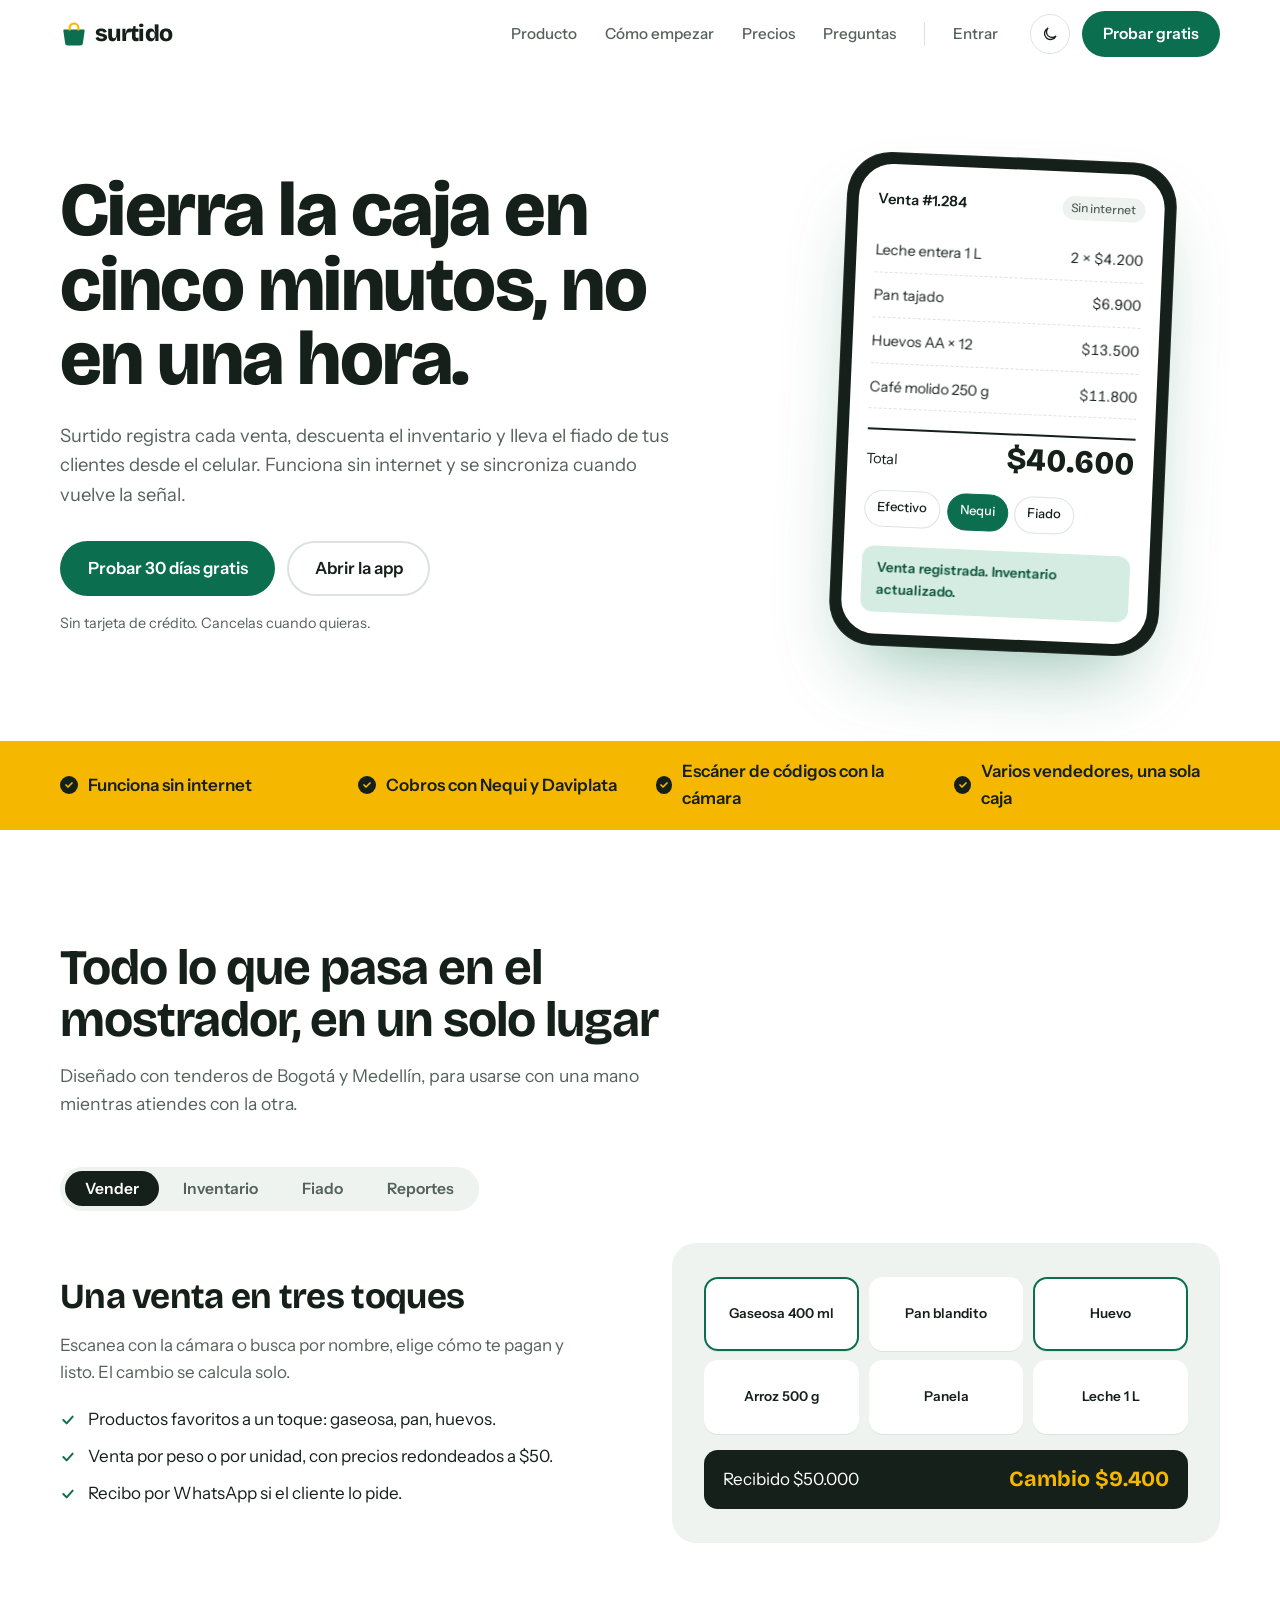
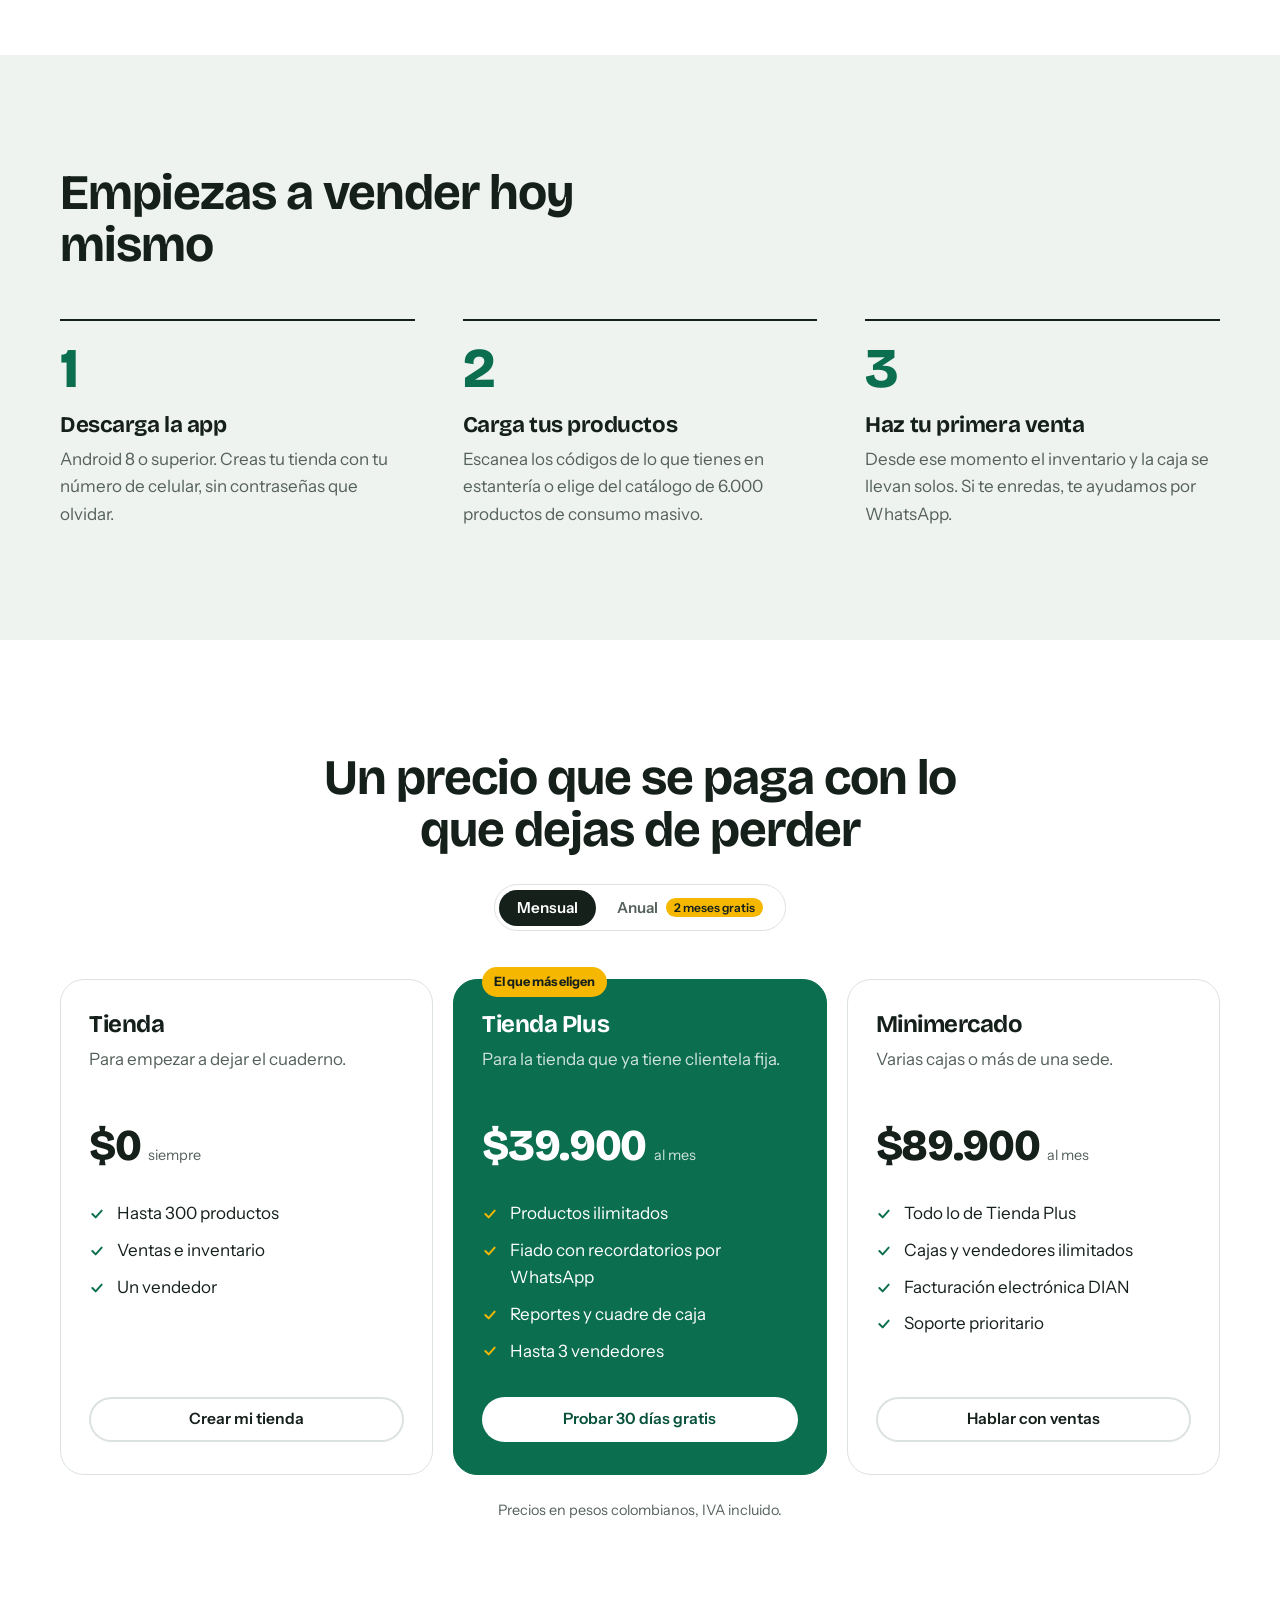
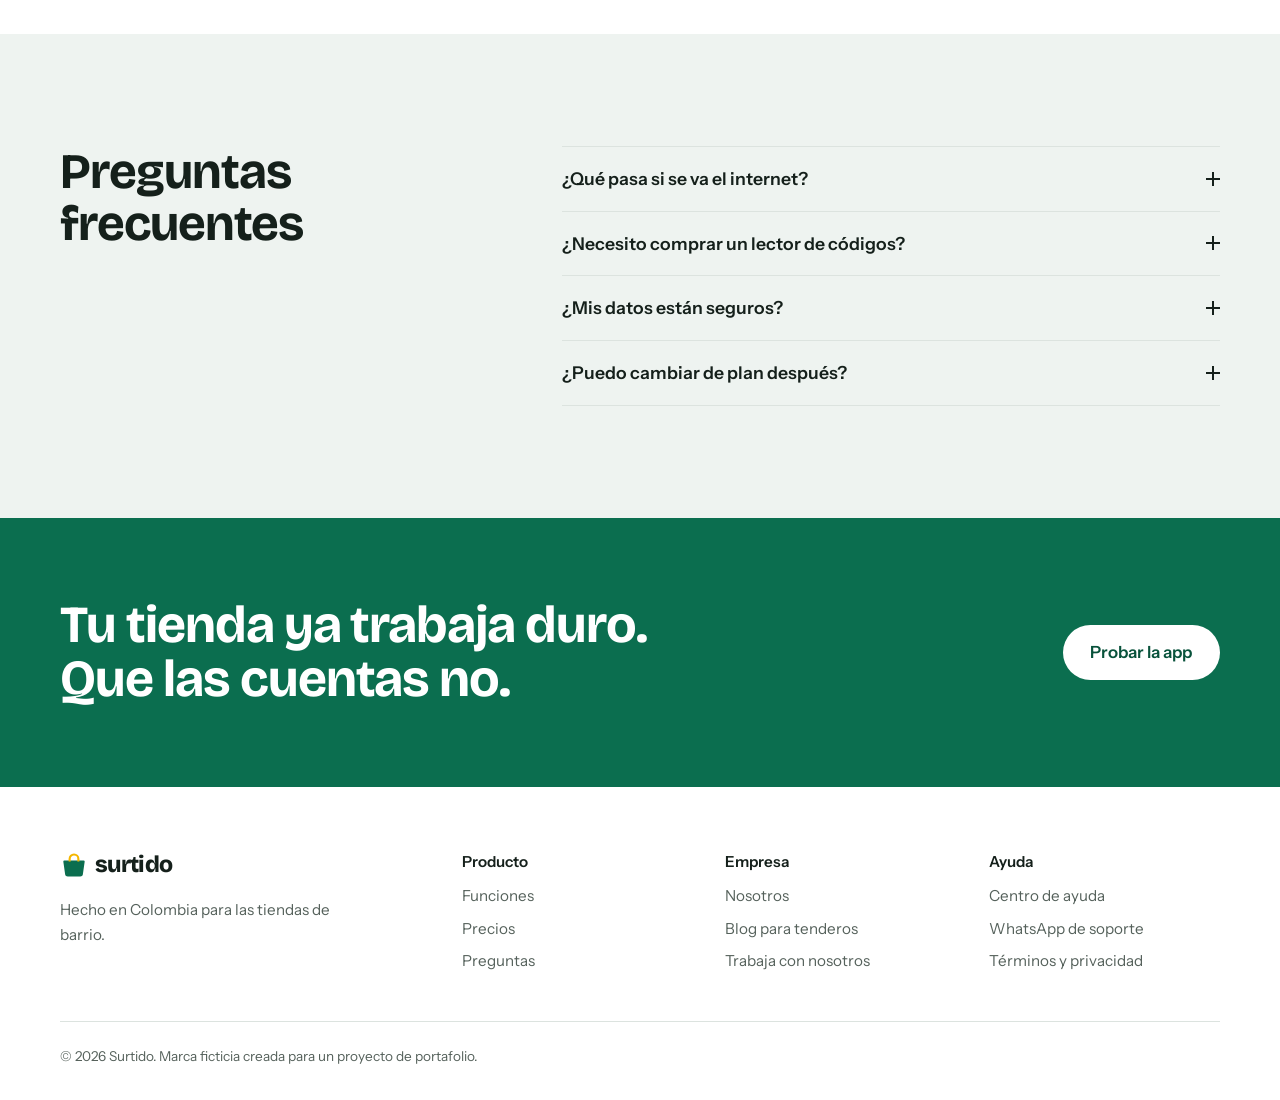
==== index.html @ 7cf46c28 "Primera versión de la página con la app incluida" ====
<!doctype html>
<html lang="es-CO">
  <head>
    <meta charset="UTF-8" />
    <meta name="viewport" content="width=device-width, initial-scale=1.0" />
    <title>Surtido | Ventas, inventario y fiado para tu tienda</title>
    <meta
      name="description"
      content="Surtido es la app para tiendas de barrio: registra ventas en segundos, controla el inventario y lleva el fiado de tus clientes desde el celular."
    />
    <meta name="theme-color" content="#0b6e4f" />
    <meta property="og:title" content="Surtido, la app de la tienda de barrio" />
    <meta property="og:description" content="Ventas, inventario y fiado en el celular. Funciona sin internet." />
    <meta property="og:type" content="website" />
    <link rel="icon" href="img/favicon.svg" type="image/svg+xml" />

    <link rel="preconnect" href="https://fonts.googleapis.com" />
    <link rel="preconnect" href="https://fonts.gstatic.com" crossorigin />
    <link
      href="https://fonts.googleapis.com/css2?family=Bricolage+Grotesque:opsz,wght@12..96,500..800&family=Instrument+Sans:wght@400;500;600&display=swap"
      rel="stylesheet"
    />
    <link rel="stylesheet" href="css/styles.css" />

    <!-- Aplica el tema guardado antes de pintar para evitar el parpadeo. -->
    <script>
      try {
        const t = localStorage.getItem("surtido-tema");
        if (t) document.documentElement.dataset.theme = t;
      } catch {}
    </script>
  </head>
  <body>
    <a class="skip" href="#contenido">Saltar al contenido</a>

    <header class="nav" data-nav>
      <div class="container nav__inner">
        <a class="logo" href="#" aria-label="Surtido, inicio">
          <svg class="logo__mark" viewBox="0 0 32 32" aria-hidden="true">
            <path d="M5 12h22l-2 14a2 2 0 0 1-2 2H9a2 2 0 0 1-2-2z" />
            <path d="M11 12V9a5 5 0 0 1 10 0v3" fill="none" />
          </svg>
          surtido
        </a>

        <nav class="nav__links" id="menu" aria-label="Principal">
          <a href="#producto">Producto</a>
          <a href="#como-empezar">Cómo empezar</a>
          <a href="#precios">Precios</a>
          <a href="#preguntas">Preguntas</a>
          <a class="nav__login" href="app/index.html">Entrar</a>
        </nav>

        <div class="nav__actions">
          <button class="theme-toggle" type="button" data-theme-toggle aria-label="Cambiar a tema oscuro">
            <svg viewBox="0 0 24 24" aria-hidden="true" class="icon-moon"><path d="M20 14.5A8 8 0 1 1 9.5 4a6.5 6.5 0 0 0 10.5 10.5z" /></svg>
            <svg viewBox="0 0 24 24" aria-hidden="true" class="icon-sun"><circle cx="12" cy="12" r="4" /><path d="M12 2v2M12 20v2M4.9 4.9l1.4 1.4M17.7 17.7l1.4 1.4M2 12h2M20 12h2M4.9 19.1l1.4-1.4M17.7 6.3l1.4-1.4" /></svg>
          </button>
          <a class="btn btn--primary nav__cta" href="#precios">Probar gratis</a>
          <button class="nav__burger" type="button" aria-expanded="false" aria-controls="menu" data-menu-toggle>
            <span class="sr-only">Abrir menú</span>
            <span aria-hidden="true"></span>
          </button>
        </div>
      </div>
    </header>

    <main id="contenido">
      <!-- Hero ------------------------------------------------------------- -->
      <section class="hero">
        <div class="container hero__grid">
          <div class="hero__copy">
            <h1>Cierra la caja en cinco minutos, no en una hora.</h1>
            <p class="hero__lead">
              Surtido registra cada venta, descuenta el inventario y lleva el fiado de tus clientes desde el celular.
              Funciona sin internet y se sincroniza cuando vuelve la señal.
            </p>
            <div class="hero__ctas">
              <a class="btn btn--primary btn--lg" href="#precios">Probar 30 días gratis</a>
              <a class="btn btn--ghost btn--lg" href="app/index.html">Abrir la app</a>
            </div>
            <p class="hero__note">Sin tarjeta de crédito. Cancelas cuando quieras.</p>
          </div>

          <!-- Simulación de una venta: se anima una sola vez al cargar. -->
          <div class="phone" aria-label="Ejemplo de una venta registrada en Surtido" role="img">
            <div class="phone__screen">
              <div class="phone__bar">
                <span>Venta #1.284</span>
                <span class="phone__online">Sin internet</span>
              </div>
              <ul class="ticket" data-ticket>
                <li style="--i: 0"><span>Leche entera 1 L</span><span>2 × $4.200</span></li>
                <li style="--i: 1"><span>Pan tajado</span><span>$6.900</span></li>
                <li style="--i: 2"><span>Huevos AA × 12</span><span>$13.500</span></li>
                <li style="--i: 3"><span>Café molido 250 g</span><span>$11.800</span></li>
              </ul>
              <div class="phone__total">
                <span>Total</span>
                <strong data-total data-value="40600">$40.600</strong>
              </div>
              <div class="phone__pay">
                <span class="chip">Efectivo</span>
                <span class="chip chip--active">Nequi</span>
                <span class="chip">Fiado</span>
              </div>
              <p class="phone__done" data-done>Venta registrada. Inventario actualizado.</p>
            </div>
          </div>
        </div>
      </section>

      <!-- Franja de capacidades ------------------------------------------- -->
      <section class="strip" aria-label="Lo que incluye">
        <ul class="container strip__list">
          <li>Funciona sin internet</li>
          <li>Cobros con Nequi y Daviplata</li>
          <li>Escáner de códigos con la cámara</li>
          <li>Varios vendedores, una sola caja</li>
        </ul>
      </section>

      <!-- Producto (pestañas) --------------------------------------------- -->
      <section class="section" id="producto">
        <div class="container">
          <div class="section__head">
            <h2>Todo lo que pasa en el mostrador, en un solo lugar</h2>
            <p>Diseñado con tenderos de Bogotá y Medellín, para usarse con una mano mientras atiendes con la otra.</p>
          </div>

          <div class="tabs" data-tabs>
            <div class="tabs__list" role="tablist" aria-label="Funciones de Surtido">
              <button role="tab" id="tab-vender" aria-controls="panel-vender" aria-selected="true">Vender</button>
              <button role="tab" id="tab-inventario" aria-controls="panel-inventario" aria-selected="false" tabindex="-1">Inventario</button>
              <button role="tab" id="tab-fiado" aria-controls="panel-fiado" aria-selected="false" tabindex="-1">Fiado</button>
              <button role="tab" id="tab-reportes" aria-controls="panel-reportes" aria-selected="false" tabindex="-1">Reportes</button>
            </div>

            <div class="tabs__panel" role="tabpanel" id="panel-vender" aria-labelledby="tab-vender" tabindex="0">
              <div class="feature">
                <div class="feature__text">
                  <h3>Una venta en tres toques</h3>
                  <p>Escanea con la cámara o busca por nombre, elige cómo te pagan y listo. El cambio se calcula solo.</p>
                  <ul class="checks">
                    <li>Productos favoritos a un toque: gaseosa, pan, huevos.</li>
                    <li>Venta por peso o por unidad, con precios redondeados a $50.</li>
                    <li>Recibo por WhatsApp si el cliente lo pide.</li>
                  </ul>
                </div>
                <div class="feature__visual visual-sell" aria-hidden="true">
                  <div class="keypad">
                    <span>Gaseosa 400 ml</span><span>Pan blandito</span><span>Huevo</span><span>Arroz 500 g</span><span>Panela</span><span>Leche 1 L</span>
                  </div>
                  <div class="change"><span>Recibido $50.000</span><strong>Cambio $9.400</strong></div>
                </div>
              </div>
            </div>

            <div class="tabs__panel" role="tabpanel" id="panel-inventario" aria-labelledby="tab-inventario" tabindex="0" hidden>
              <div class="feature">
                <div class="feature__text">
                  <h3>Sabes qué pedir antes de que se acabe</h3>
                  <p>Cada venta descuenta del inventario. Surtido te avisa cuando un producto baja del mínimo y arma el pedido para el proveedor.</p>
                  <ul class="checks">
                    <li>Alertas de productos por agotarse y por vencerse.</li>
                    <li>Pedido sugerido según lo que vendes cada semana.</li>
                    <li>Margen de ganancia por producto.</li>
                  </ul>
                </div>
                <div class="feature__visual" aria-hidden="true">
                  <ul class="stock">
                    <li><span>Aceite 1 L</span><span class="stock__bar"><i style="--v: 12%"></i></span><span class="stock__tag stock__tag--low">Pedir</span></li>
                    <li><span>Arroz 500 g</span><span class="stock__bar"><i style="--v: 68%"></i></span><span class="stock__tag">34 und.</span></li>
                    <li><span>Gaseosa 400 ml</span><span class="stock__bar"><i style="--v: 25%"></i></span><span class="stock__tag stock__tag--low">Pedir</span></li>
                    <li><span>Panela</span><span class="stock__bar"><i style="--v: 90%"></i></span><span class="stock__tag">45 und.</span></li>
                  </ul>
                </div>
              </div>
            </div>

            <div class="tabs__panel" role="tabpanel" id="panel-fiado" aria-labelledby="tab-fiado" tabindex="0" hidden>
              <div class="feature">
                <div class="feature__text">
                  <h3>El cuaderno de fiado, pero que no se pierde</h3>
                  <p>Anota lo que te quedan debiendo con nombre y fecha. Cuando llegue el día de pago, envía el recordatorio por WhatsApp con un toque.</p>
                  <ul class="checks">
                    <li>Límite de crédito por cliente.</li>
                    <li>Abonos parciales con historial.</li>
                    <li>Mensaje de cobro amable y ya redactado.</li>
                  </ul>
                </div>
                <div class="feature__visual" aria-hidden="true">
                  <ul class="ledger">
                    <li><span>Doña Marta</span><span>$38.500</span></li>
                    <li><span>Don Hernando</span><span>$12.000</span></li>
                    <li class="ledger__due"><span>Yesenia (vence hoy)</span><span>$64.200</span></li>
                    <li><span>Carlos, el del taller</span><span>$7.800</span></li>
                  </ul>
                </div>
              </div>
            </div>

            <div class="tabs__panel" role="tabpanel" id="panel-reportes" aria-labelledby="tab-reportes" tabindex="0" hidden>
              <div class="feature">
                <div class="feature__text">
                  <h3>Cuánto vendiste y cuánto ganaste, sin sumar a mano</h3>
                  <p>Al cerrar el día ves ventas, ganancia, efectivo esperado en caja y los productos que más salieron.</p>
                  <ul class="checks">
                    <li>Cuadre de caja con diferencia en efectivo.</li>
                    <li>Comparación con la semana anterior.</li>
                    <li>Exporta a Excel para tu contador.</li>
                  </ul>
                </div>
                <div class="feature__visual" aria-hidden="true">
                  <div class="week">
                    <div class="week__bars">
                      <span style="--h: 52%" data-day="L"></span>
                      <span style="--h: 48%" data-day="M"></span>
                      <span style="--h: 61%" data-day="M"></span>
                      <span style="--h: 57%" data-day="J"></span>
                      <span style="--h: 78%" data-day="V"></span>
                      <span style="--h: 100%" data-day="S"></span>
                      <span style="--h: 70%" data-day="D"></span>
                    </div>
                    <p class="week__sum"><span>Ventas de la semana</span><strong>$4.318.600</strong></p>
                  </div>
                </div>
              </div>
            </div>
          </div>
        </div>
      </section>

      <!-- Cómo empezar ---------------------------------------------------- -->
      <section class="section section--alt" id="como-empezar">
        <div class="container">
          <div class="section__head">
            <h2>Empiezas a vender hoy mismo</h2>
          </div>
          <ol class="steps">
            <li>
              <h3>Descarga la app</h3>
              <p>Android 8 o superior. Creas tu tienda con tu número de celular, sin contraseñas que olvidar.</p>
            </li>
            <li>
              <h3>Carga tus productos</h3>
              <p>Escanea los códigos de lo que tienes en estantería o elige del catálogo de 6.000 productos de consumo masivo.</p>
            </li>
            <li>
              <h3>Haz tu primera venta</h3>
              <p>Desde ese momento el inventario y la caja se llevan solos. Si te enredas, te ayudamos por WhatsApp.</p>
            </li>
          </ol>
        </div>
      </section>

      <!-- Precios ---------------------------------------------------------- -->
      <section class="section" id="precios">
        <div class="container">
          <div class="section__head section__head--center">
            <h2>Un precio que se paga con lo que dejas de perder</h2>
            <div class="billing" role="group" aria-label="Periodo de facturación">
              <button type="button" data-billing="mensual" aria-pressed="true">Mensual</button>
              <button type="button" data-billing="anual" aria-pressed="false">Anual <span class="billing__save">2 meses gratis</span></button>
            </div>
          </div>

          <div class="plans">
            <article class="plan">
              <h3>Tienda</h3>
              <p class="plan__desc">Para empezar a dejar el cuaderno.</p>
              <p class="plan__price"><span data-price data-mensual="0" data-anual="0">$0</span><small>siempre</small></p>
              <ul class="checks">
                <li>Hasta 300 productos</li>
                <li>Ventas e inventario</li>
                <li>Un vendedor</li>
              </ul>
              <a class="btn btn--ghost btn--block" href="app/index.html">Crear mi tienda</a>
            </article>

            <article class="plan plan--featured">
              <p class="plan__badge">El que más eligen</p>
              <h3>Tienda Plus</h3>
              <p class="plan__desc">Para la tienda que ya tiene clientela fija.</p>
              <p class="plan__price"><span data-price data-mensual="39900" data-anual="33250">$39.900</span><small data-period>al mes</small></p>
              <ul class="checks">
                <li>Productos ilimitados</li>
                <li>Fiado con recordatorios por WhatsApp</li>
                <li>Reportes y cuadre de caja</li>
                <li>Hasta 3 vendedores</li>
              </ul>
              <a class="btn btn--primary btn--block" href="app/index.html">Probar 30 días gratis</a>
            </article>

            <article class="plan">
              <h3>Minimercado</h3>
              <p class="plan__desc">Varias cajas o más de una sede.</p>
              <p class="plan__price"><span data-price data-mensual="89900" data-anual="74900">$89.900</span><small data-period>al mes</small></p>
              <ul class="checks">
                <li>Todo lo de Tienda Plus</li>
                <li>Cajas y vendedores ilimitados</li>
                <li>Facturación electrónica DIAN</li>
                <li>Soporte prioritario</li>
              </ul>
              <a class="btn btn--ghost btn--block" href="#">Hablar con ventas</a>
            </article>
          </div>
          <p class="plans__note">Precios en pesos colombianos, IVA incluido.</p>
        </div>
      </section>

      <!-- Preguntas -------------------------------------------------------- -->
      <section class="section section--alt" id="preguntas">
        <div class="container faq">
          <h2>Preguntas frecuentes</h2>
          <div class="faq__list" data-accordion>
            <div class="faq__item">
              <h3><button type="button" aria-expanded="false" aria-controls="r1" id="q1">¿Qué pasa si se va el internet?</button></h3>
              <div class="faq__answer" id="r1" role="region" aria-labelledby="q1" hidden>
                <p>Sigues vendiendo normal. Todo se guarda en el celular y se sincroniza solo cuando vuelve la conexión.</p>
              </div>
            </div>
            <div class="faq__item">
              <h3><button type="button" aria-expanded="false" aria-controls="r2" id="q2">¿Necesito comprar un lector de códigos?</button></h3>
              <div class="faq__answer" id="r2" role="region" aria-labelledby="q2" hidden>
                <p>No. La cámara del celular lee los códigos de barras. Si ya tienes un lector USB o Bluetooth, también funciona.</p>
              </div>
            </div>
            <div class="faq__item">
              <h3><button type="button" aria-expanded="false" aria-controls="r3" id="q3">¿Mis datos están seguros?</button></h3>
              <div class="faq__answer" id="r3" role="region" aria-labelledby="q3" hidden>
                <p>Se guardan cifrados y con copia diaria. Si pierdes el celular, entras desde otro con tu número y recuperas todo.</p>
              </div>
            </div>
            <div class="faq__item">
              <h3><button type="button" aria-expanded="false" aria-controls="r4" id="q4">¿Puedo cambiar de plan después?</button></h3>
              <div class="faq__answer" id="r4" role="region" aria-labelledby="q4" hidden>
                <p>Sí, subes o bajas de plan cuando quieras y solo pagas la diferencia del mes.</p>
              </div>
            </div>
          </div>
        </div>
      </section>

      <!-- CTA final -------------------------------------------------------- -->
      <section class="cta">
        <div class="container cta__inner">
          <h2>Tu tienda ya trabaja duro. Que las cuentas no.</h2>
          <a class="btn btn--light btn--lg" href="app/index.html">Probar la app</a>
        </div>
      </section>
    </main>

    <footer class="footer">
      <div class="container footer__grid">
        <div>
          <a class="logo" href="#">
            <svg class="logo__mark" viewBox="0 0 32 32" aria-hidden="true">
              <path d="M5 12h22l-2 14a2 2 0 0 1-2 2H9a2 2 0 0 1-2-2z" />
              <path d="M11 12V9a5 5 0 0 1 10 0v3" fill="none" />
            </svg>
            surtido
          </a>
          <p class="footer__tag">Hecho en Colombia para las tiendas de barrio.</p>
        </div>
        <nav aria-label="Producto">
          <h2>Producto</h2>
          <a href="#producto">Funciones</a>
          <a href="#precios">Precios</a>
          <a href="#preguntas">Preguntas</a>
        </nav>
        <nav aria-label="Empresa">
          <h2>Empresa</h2>
          <a href="#">Nosotros</a>
          <a href="#">Blog para tenderos</a>
          <a href="#">Trabaja con nosotros</a>
        </nav>
        <nav aria-label="Ayuda">
          <h2>Ayuda</h2>
          <a href="#">Centro de ayuda</a>
          <a href="#">WhatsApp de soporte</a>
          <a href="#">Términos y privacidad</a>
        </nav>
      </div>
      <div class="container footer__legal">
        <p>© <span data-year>2026</span> Surtido. Marca ficticia creada para un proyecto de portafolio.</p>
      </div>
    </footer>

    <script src="js/main.js" defer></script>
  </body>
</html>
---- css/styles.css ----
/* =========================================================================
   Surtido: hoja de estilos
   Estructura: tokens > base > componentes > secciones > responsive
   ========================================================================= */

/* ---------- Tokens ---------- */
:root {
  --bg: #ffffff;
  --bg-alt: #eef3f0;
  --ink: #15201b;
  --muted: #55615b;
  --line: #dce3df;
  --green: #0b6e4f;
  --green-strong: #08523b;
  --green-soft: #d5ece2;
  --marigold: #f5b700;
  --danger: #b7372a;
  --phone: #15201b;
  --screen: #ffffff;

  --font-display: "Bricolage Grotesque", "Arial Narrow", sans-serif;
  --font-body: "Instrument Sans", system-ui, sans-serif;

  --radius: 14px;
  --radius-lg: 24px;
  --container: 1160px;
  --gutter: clamp(1rem, 4vw, 2rem);

  color-scheme: light;
}

/* El tema oscuro se activa por preferencia del sistema o por el botón (data-theme). */
@media (prefers-color-scheme: dark) {
  :root:not([data-theme="light"]) {
    --bg: #0f1613;
    --bg-alt: #16201c;
    --ink: #e7eeea;
    --muted: #9aa8a1;
    --line: #27342e;
    --green: #3fbf8f;
    --green-strong: #6dd3ab;
    --green-soft: #183a2e;
    --phone: #000000;
    --screen: #1b2621;
    color-scheme: dark;
  }
}

:root[data-theme="dark"] {
  --bg: #0f1613;
  --bg-alt: #16201c;
  --ink: #e7eeea;
  --muted: #9aa8a1;
  --line: #27342e;
  --green: #3fbf8f;
  --green-strong: #6dd3ab;
  --green-soft: #183a2e;
  --phone: #000000;
  --screen: #1b2621;
  color-scheme: dark;
}

/* ---------- Base ---------- */
*,
*::before,
*::after {
  box-sizing: border-box;
}

html {
  scroll-behavior: smooth;
  scroll-padding-top: 80px;
}

body {
  margin: 0;
  background: var(--bg);
  color: var(--ink);
  font: 400 1.0625rem/1.6 var(--font-body);
  -webkit-font-smoothing: antialiased;
  text-rendering: optimizeLegibility;
}

h1,
h2,
h3 {
  margin: 0;
  font-family: var(--font-display);
  font-weight: 700;
  line-height: 1.05;
  letter-spacing: -0.02em;
}

p {
  margin: 0;
}

a {
  color: inherit;
}

img,
svg {
  display: block;
}

:focus-visible {
  outline: 3px solid var(--marigold);
  outline-offset: 3px;
  border-radius: 4px;
}

.sr-only {
  position: absolute;
  width: 1px;
  height: 1px;
  overflow: hidden;
  clip: rect(0 0 0 0);
  white-space: nowrap;
}

.skip {
  position: absolute;
  left: 1rem;
  top: -100px;
  z-index: 100;
  padding: 0.75rem 1rem;
  background: var(--ink);
  color: var(--bg);
  border-radius: 8px;
}

.skip:focus {
  top: 1rem;
}

.container {
  width: min(100% - 2 * var(--gutter), var(--container));
  margin-inline: auto;
}

/* ---------- Botones ---------- */
.btn {
  display: inline-flex;
  align-items: center;
  justify-content: center;
  gap: 0.5rem;
  padding: 0.7rem 1.2rem;
  border: 2px solid transparent;
  border-radius: 999px;
  font: 600 0.975rem/1.2 var(--font-body);
  text-decoration: none;
  cursor: pointer;
  transition: background-color 0.15s, color 0.15s, border-color 0.15s;
}

.btn--lg {
  padding: 0.95rem 1.6rem;
  font-size: 1.05rem;
}

.btn--block {
  width: 100%;
}

.btn--primary {
  background: var(--green);
  color: #fff;
}

.btn--primary:hover {
  background: var(--green-strong);
}

:root[data-theme="dark"] .btn--primary,
:root[data-theme="dark"] .plan--featured .btn--light {
  color: #06251a;
}

@media (prefers-color-scheme: dark) {
  :root:not([data-theme="light"]) .btn--primary {
    color: #06251a;
  }
}

.btn--ghost {
  border-color: var(--line);
  color: var(--ink);
}

.btn--ghost:hover {
  border-color: var(--ink);
}

.btn--light {
  background: #fff;
  color: #08523b;
}

.btn--light:hover {
  background: var(--marigold);
  color: #15201b;
}

/* ---------- Navegación ---------- */
.nav {
  position: sticky;
  top: 0;
  z-index: 50;
  background: color-mix(in srgb, var(--bg) 92%, transparent);
  backdrop-filter: blur(10px);
  border-bottom: 1px solid transparent;
  transition: border-color 0.2s;
}

.nav.is-scrolled {
  border-bottom-color: var(--line);
}

.nav__inner {
  display: flex;
  align-items: center;
  gap: 2rem;
  height: 68px;
}

.logo {
  display: inline-flex;
  align-items: center;
  gap: 0.45rem;
  font: 800 1.45rem/1 var(--font-display);
  letter-spacing: -0.03em;
  text-decoration: none;
}

.logo__mark {
  width: 28px;
  height: 28px;
  fill: var(--green);
  stroke: var(--green);
  stroke-width: 2.4;
  stroke-linejoin: round;
}

.logo__mark path:last-child {
  stroke: var(--marigold);
}

.nav__links {
  display: flex;
  align-items: center;
  gap: 1.75rem;
  margin-left: auto;
  font-size: 0.95rem;
  font-weight: 500;
}

.nav__links a {
  text-decoration: none;
  color: var(--muted);
}

.nav__links a:hover {
  color: var(--ink);
}

.nav__login {
  padding-left: 1.75rem;
  border-left: 1px solid var(--line);
}

.nav__actions {
  display: flex;
  align-items: center;
  gap: 0.75rem;
}

.theme-toggle {
  display: grid;
  place-items: center;
  width: 40px;
  height: 40px;
  border: 1px solid var(--line);
  border-radius: 50%;
  background: none;
  color: var(--ink);
  cursor: pointer;
}

.theme-toggle svg {
  width: 18px;
  height: 18px;
  fill: none;
  stroke: currentColor;
  stroke-width: 1.8;
  stroke-linecap: round;
}

.theme-toggle .icon-sun,
:root[data-theme="dark"] .theme-toggle .icon-moon {
  display: none;
}

:root[data-theme="dark"] .theme-toggle .icon-sun {
  display: block;
}

.nav__burger {
  display: none;
  width: 44px;
  height: 44px;
  border: 0;
  background: none;
  cursor: pointer;
}

.nav__burger span[aria-hidden] {
  position: relative;
  display: block;
  width: 22px;
  height: 2px;
  margin: auto;
  background: var(--ink);
  transition: background-color 0.2s;
}

.nav__burger span[aria-hidden]::before,
.nav__burger span[aria-hidden]::after {
  content: "";
  position: absolute;
  left: 0;
  width: 22px;
  height: 2px;
  background: var(--ink);
  transition: transform 0.2s;
}

.nav__burger span[aria-hidden]::before {
  transform: translateY(-7px);
}

.nav__burger span[aria-hidden]::after {
  transform: translateY(7px);
}

.nav__burger[aria-expanded="true"] span[aria-hidden] {
  background: transparent;
}

.nav__burger[aria-expanded="true"] span[aria-hidden]::before {
  transform: rotate(45deg);
}

.nav__burger[aria-expanded="true"] span[aria-hidden]::after {
  transform: rotate(-45deg);
}

/* ---------- Hero ---------- */
.hero {
  padding: clamp(2.5rem, 7vw, 5.5rem) 0 clamp(3rem, 7vw, 6rem);
  overflow: hidden;
}

.hero__grid {
  display: grid;
  grid-template-columns: 1.2fr 0.8fr;
  align-items: center;
  gap: clamp(2rem, 6vw, 5rem);
}

.hero h1 {
  font-size: clamp(2.6rem, 6.2vw, 4.75rem);
  font-weight: 800;
  line-height: 0.98;
  max-width: 13ch;
}

.hero__lead {
  margin-top: 1.5rem;
  max-width: 52ch;
  font-size: 1.15rem;
  color: var(--muted);
}

.hero__ctas {
  display: flex;
  flex-wrap: wrap;
  gap: 0.75rem;
  margin-top: 2rem;
}

.hero__note {
  margin-top: 1rem;
  font-size: 0.9rem;
  color: var(--muted);
}

/* Teléfono con la venta de ejemplo */
.phone {
  justify-self: center;
  width: min(100%, 330px);
  padding: 12px;
  border-radius: 44px;
  background: var(--phone);
  box-shadow:
    0 0 0 1px rgb(255 255 255 / 0.06) inset,
    0 40px 80px -30px rgb(11 110 79 / 0.45);
  transform: rotate(2.5deg);
}

.phone__screen {
  display: grid;
  gap: 1rem;
  min-height: 470px;
  padding: 1.4rem 1.2rem;
  border-radius: 34px;
  background: var(--screen);
  font-size: 0.9rem;
}

.phone__bar {
  display: flex;
  justify-content: space-between;
  align-items: center;
  font-weight: 600;
}

.phone__online {
  padding: 0.15rem 0.55rem;
  border-radius: 99px;
  background: var(--bg-alt);
  color: var(--muted);
  font-size: 0.75rem;
  font-weight: 500;
}

.ticket {
  display: grid;
  align-content: start;
  gap: 0.15rem;
  margin: 0;
  padding: 0;
  list-style: none;
}

.ticket li {
  display: flex;
  justify-content: space-between;
  gap: 1rem;
  padding: 0.6rem 0;
  border-bottom: 1px dashed var(--line);
  animation: line-in 0.4s ease-out both;
  animation-delay: calc(300ms + var(--i) * 450ms);
}

.ticket li span:last-child {
  font-variant-numeric: tabular-nums;
  white-space: nowrap;
}

@keyframes line-in {
  from {
    opacity: 0;
    transform: translateY(-6px);
  }
}

.phone__total {
  display: flex;
  justify-content: space-between;
  align-items: baseline;
  padding-top: 0.5rem;
  border-top: 2px solid var(--ink);
}

.phone__total strong {
  font: 800 2rem/1 var(--font-display);
  font-variant-numeric: tabular-nums;
}

.phone__pay {
  display: flex;
  gap: 0.4rem;
}

.chip {
  padding: 0.35rem 0.75rem;
  border: 1px solid var(--line);
  border-radius: 99px;
  font-size: 0.8rem;
  font-weight: 500;
}

.chip--active {
  border-color: var(--green);
  background: var(--green);
  color: #fff;
}

.phone__done {
  align-self: end;
  padding: 0.7rem 0.9rem;
  border-radius: 12px;
  background: var(--green-soft);
  color: var(--green-strong);
  font-weight: 600;
  font-size: 0.85rem;
  animation: line-in 0.4s ease-out both;
  animation-delay: 2.6s;
}

/* ---------- Franja ---------- */
.strip {
  background: var(--marigold);
  color: #15201b;
}

.strip__list {
  display: grid;
  grid-template-columns: repeat(auto-fit, minmax(230px, 1fr));
  gap: 0.75rem 2rem;
  margin: 0 auto;
  padding: 1.1rem 0;
  list-style: none;
  font-weight: 600;
}

.strip__list li {
  display: flex;
  align-items: center;
  gap: 0.6rem;
}

.strip__list li::before {
  content: "";
  width: 18px;
  height: 18px;
  border-radius: 50%;
  background:
    url("data:image/svg+xml,%3Csvg xmlns='http://www.w3.org/2000/svg' viewBox='0 0 24 24' fill='none' stroke='%23f5b700' stroke-width='3.5' stroke-linecap='round' stroke-linejoin='round'%3E%3Cpath d='M6 12l4 4 8-8'/%3E%3C/svg%3E") center / 12px no-repeat,
    #15201b;
}

/* ---------- Secciones ---------- */
.section {
  padding: clamp(4rem, 9vw, 7rem) 0;
}

.section--alt {
  background: var(--bg-alt);
}

.section__head {
  max-width: 640px;
  margin-bottom: clamp(2rem, 4vw, 3rem);
}

.section__head--center {
  margin-inline: auto;
  text-align: center;
}

.section__head h2,
.faq h2 {
  font-size: clamp(2rem, 4.2vw, 3.1rem);
}

.section__head p {
  margin-top: 1rem;
  color: var(--muted);
  font-size: 1.1rem;
}

.checks {
  display: grid;
  gap: 0.6rem;
  margin: 1.25rem 0 0;
  padding: 0;
  list-style: none;
}

.checks li {
  position: relative;
  padding-left: 1.75rem;
}

.checks li::before {
  content: "";
  position: absolute;
  left: 0;
  top: 0.35em;
  width: 16px;
  height: 16px;
  background: var(--green);
  -webkit-mask: url("data:image/svg+xml,%3Csvg xmlns='http://www.w3.org/2000/svg' viewBox='0 0 24 24' fill='none' stroke='black' stroke-width='3' stroke-linecap='round' stroke-linejoin='round'%3E%3Cpath d='M5 12l5 5 9-10'/%3E%3C/svg%3E") center / contain no-repeat;
  mask: url("data:image/svg+xml,%3Csvg xmlns='http://www.w3.org/2000/svg' viewBox='0 0 24 24' fill='none' stroke='black' stroke-width='3' stroke-linecap='round' stroke-linejoin='round'%3E%3Cpath d='M5 12l5 5 9-10'/%3E%3C/svg%3E") center / contain no-repeat;
}

/* ---------- Pestañas de producto ---------- */
.tabs__list {
  display: inline-flex;
  gap: 0.25rem;
  padding: 0.3rem;
  border-radius: 999px;
  background: var(--bg-alt);
  max-width: 100%;
  overflow-x: auto;
}

.tabs__list [role="tab"] {
  padding: 0.6rem 1.25rem;
  border: 0;
  border-radius: 999px;
  background: none;
  color: var(--muted);
  font: 600 0.975rem/1 var(--font-body);
  cursor: pointer;
  white-space: nowrap;
}

.tabs__list [role="tab"][aria-selected="true"] {
  background: var(--ink);
  color: var(--bg);
}

.tabs__panel {
  margin-top: 2rem;
}

.tabs__panel:not([hidden]) {
  animation: panel-in 0.25s ease-out;
}

@keyframes panel-in {
  from {
    opacity: 0;
  }
}

.feature {
  display: grid;
  grid-template-columns: 1fr 1fr;
  align-items: center;
  gap: clamp(2rem, 5vw, 4rem);
}

.feature h3 {
  font-size: clamp(1.6rem, 3vw, 2.2rem);
}

.feature__text > p {
  margin-top: 1rem;
  color: var(--muted);
  max-width: 48ch;
}

.feature__visual {
  display: grid;
  gap: 1rem;
  min-height: 300px;
  padding: clamp(1.25rem, 3vw, 2rem);
  border-radius: var(--radius-lg);
  background: var(--bg-alt);
  align-content: center;
}

.keypad {
  display: grid;
  grid-template-columns: repeat(3, 1fr);
  gap: 0.6rem;
}

.keypad span {
  display: grid;
  place-items: center;
  min-height: 74px;
  padding: 0.5rem;
  border-radius: var(--radius);
  background: var(--screen);
  font-size: 0.85rem;
  font-weight: 600;
  text-align: center;
  box-shadow: 0 1px 0 var(--line);
}

.keypad span:nth-child(1),
.keypad span:nth-child(3) {
  outline: 2px solid var(--green);
  outline-offset: -2px;
}

.change {
  display: flex;
  justify-content: space-between;
  align-items: center;
  padding: 1rem 1.2rem;
  border-radius: var(--radius);
  background: var(--ink);
  color: var(--bg);
}

.change strong {
  font: 700 1.35rem/1 var(--font-display);
  color: var(--marigold);
}

.stock,
.ledger {
  display: grid;
  gap: 0.6rem;
  margin: 0;
  padding: 0;
  list-style: none;
}

.stock li,
.ledger li {
  display: grid;
  align-items: center;
  gap: 1rem;
  padding: 0.85rem 1rem;
  border-radius: var(--radius);
  background: var(--screen);
  font-weight: 500;
}

.stock li {
  grid-template-columns: 1fr 1fr auto;
}

.stock__bar {
  height: 8px;
  border-radius: 99px;
  background: var(--line);
  overflow: hidden;
}

.stock__bar i {
  display: block;
  width: var(--v);
  height: 100%;
  border-radius: inherit;
  background: var(--green);
}

.stock__tag {
  min-width: 4.5rem;
  font-size: 0.8rem;
  color: var(--muted);
  text-align: right;
}

.stock__tag--low {
  color: var(--danger);
  font-weight: 700;
}

.stock li:has(.stock__tag--low) .stock__bar i {
  background: var(--danger);
}

.ledger li {
  grid-template-columns: 1fr auto;
}

.ledger li span:last-child {
  font-variant-numeric: tabular-nums;
  font-weight: 700;
}

.ledger__due {
  outline: 2px solid var(--marigold);
  outline-offset: -2px;
}

.week {
  display: grid;
  gap: 1.25rem;
  padding: 1.25rem;
  border-radius: var(--radius);
  background: var(--screen);
}

.week__bars {
  display: flex;
  align-items: flex-end;
  gap: 0.6rem;
  height: 170px;
  padding-bottom: 1.4rem;
}

.week__bars span {
  position: relative;
  flex: 1;
  height: var(--h);
  border-radius: 6px 6px 2px 2px;
  background: var(--green);
}

.week__bars span:nth-child(6) {
  background: var(--marigold);
}

.week__bars span::after {
  content: attr(data-day);
  position: absolute;
  bottom: -1.4rem;
  left: 50%;
  transform: translateX(-50%);
  font-size: 0.75rem;
  color: var(--muted);
}

.week__sum {
  display: flex;
  justify-content: space-between;
  align-items: baseline;
  color: var(--muted);
  font-size: 0.9rem;
}

.week__sum strong {
  color: var(--ink);
  font: 700 1.4rem/1 var(--font-display);
}

/* ---------- Pasos ---------- */
.steps {
  display: grid;
  grid-template-columns: repeat(3, 1fr);
  gap: clamp(1.5rem, 4vw, 3rem);
  margin: 0;
  padding: 0;
  list-style: none;
  counter-reset: paso;
}

.steps li {
  counter-increment: paso;
  padding-top: 1.25rem;
  border-top: 2px solid var(--ink);
}

.steps li::before {
  content: counter(paso);
  display: block;
  margin-bottom: 1rem;
  font: 800 3.5rem/1 var(--font-display);
  color: var(--green);
}

.steps h3 {
  font-size: 1.4rem;
}

.steps p {
  margin-top: 0.6rem;
  color: var(--muted);
}

/* ---------- Precios ---------- */
.billing {
  display: inline-flex;
  gap: 0.25rem;
  margin-top: 1.75rem;
  padding: 0.3rem;
  border: 1px solid var(--line);
  border-radius: 999px;
}

.billing button {
  display: inline-flex;
  align-items: center;
  gap: 0.5rem;
  padding: 0.55rem 1.1rem;
  border: 0;
  border-radius: 999px;
  background: none;
  color: var(--muted);
  font: 600 0.95rem/1 var(--font-body);
  cursor: pointer;
}

.billing button[aria-pressed="true"] {
  background: var(--ink);
  color: var(--bg);
}

.billing__save {
  padding: 0.2rem 0.5rem;
  border-radius: 99px;
  background: var(--marigold);
  color: #15201b;
  font-size: 0.75rem;
}

.plans {
  display: grid;
  grid-template-columns: repeat(3, 1fr);
  align-items: stretch;
  gap: 1.25rem;
}

.plan {
  display: flex;
  flex-direction: column;
  gap: 0.5rem;
  padding: 2rem 1.75rem;
  border: 1px solid var(--line);
  border-radius: var(--radius-lg);
}

.plan h3 {
  font-size: 1.5rem;
}

.plan__desc {
  min-height: 3.2em;
  color: var(--muted);
}

.plan__price {
  display: flex;
  align-items: baseline;
  gap: 0.5rem;
  margin: 1rem 0 0.25rem;
}

.plan__price span {
  font: 800 2.75rem/1 var(--font-display);
  letter-spacing: -0.03em;
  font-variant-numeric: tabular-nums;
}

.plan__price small {
  color: var(--muted);
  font-size: 0.9rem;
}

.plan .checks {
  flex: 1;
  align-content: start;
  margin-bottom: 1.5rem;
}

.plan--featured {
  position: relative;
  border-color: var(--green);
  background: var(--green);
  color: #fff;
}

.plan--featured .plan__desc,
.plan--featured .plan__price small {
  color: rgb(255 255 255 / 0.8);
}

.plan--featured .checks li::before {
  background: var(--marigold);
}

.plan--featured .btn--primary {
  background: #fff;
  color: #08523b;
}

.plan--featured .btn--primary:hover {
  background: var(--marigold);
  color: #15201b;
}

:root[data-theme="dark"] .plan--featured {
  color: #06251a;
}

:root[data-theme="dark"] .plan--featured .plan__desc,
:root[data-theme="dark"] .plan--featured .plan__price small {
  color: rgb(6 37 26 / 0.75);
}

:root[data-theme="dark"] .plan--featured .checks li::before {
  background: #06251a;
}

.plan__badge {
  position: absolute;
  top: -0.85rem;
  left: 1.75rem;
  padding: 0.3rem 0.75rem;
  border-radius: 99px;
  background: var(--marigold);
  color: #15201b;
  font-size: 0.8rem;
  font-weight: 700;
}

.plans__note {
  margin-top: 1.5rem;
  text-align: center;
  color: var(--muted);
  font-size: 0.9rem;
}

/* ---------- Preguntas ---------- */
.faq {
  display: grid;
  grid-template-columns: 0.8fr 1.2fr;
  gap: clamp(2rem, 5vw, 4rem);
}

.faq__list {
  border-top: 1px solid var(--line);
}

.faq__item {
  border-bottom: 1px solid var(--line);
}

.faq__item h3 {
  font: inherit;
  letter-spacing: normal;
}

.faq__item button {
  display: flex;
  justify-content: space-between;
  align-items: center;
  gap: 1.5rem;
  width: 100%;
  padding: 1.25rem 0;
  border: 0;
  background: none;
  color: var(--ink);
  font: 600 1.1rem/1.35 var(--font-body);
  text-align: left;
  cursor: pointer;
}

.faq__item button::after {
  content: "";
  flex: none;
  width: 14px;
  height: 14px;
  background:
    linear-gradient(currentColor, currentColor) center / 100% 2px no-repeat,
    linear-gradient(currentColor, currentColor) center / 2px 100% no-repeat;
  transition: transform 0.2s;
}

.faq__item button[aria-expanded="true"]::after {
  transform: rotate(45deg);
}

.faq__answer p {
  max-width: 60ch;
  padding-bottom: 1.25rem;
  color: var(--muted);
}

/* ---------- CTA y pie ---------- */
.cta {
  background: var(--green);
  color: #fff;
}

:root[data-theme="dark"] .cta {
  background: #0b6e4f;
}

.cta__inner {
  display: flex;
  align-items: center;
  justify-content: space-between;
  gap: 2rem;
  padding: clamp(3rem, 7vw, 5rem) 0;
}

.cta h2 {
  max-width: 18ch;
  font-size: clamp(2rem, 4.5vw, 3.25rem);
}

.footer {
  padding: 4rem 0 2rem;
  font-size: 0.95rem;
}

.footer__grid {
  display: grid;
  grid-template-columns: 1.6fr repeat(3, 1fr);
  gap: 2rem;
}

.footer__tag {
  margin-top: 0.75rem;
  max-width: 28ch;
  color: var(--muted);
}

.footer nav {
  display: grid;
  align-content: start;
  gap: 0.5rem;
}

.footer nav h2 {
  margin-bottom: 0.25rem;
  font: 600 0.95rem/1.4 var(--font-body);
  letter-spacing: normal;
}

.footer nav a {
  color: var(--muted);
  text-decoration: none;
}

.footer nav a:hover {
  color: var(--ink);
}

.footer__legal {
  margin-top: 3rem;
  padding-top: 1.5rem;
  border-top: 1px solid var(--line);
  color: var(--muted);
  font-size: 0.85rem;
}

/* ---------- Responsive ---------- */
@media (max-width: 960px) {
  .hero__grid,
  .feature,
  .faq {
    grid-template-columns: 1fr;
  }

  .phone {
    transform: none;
  }

  .plans {
    grid-template-columns: 1fr;
    max-width: 460px;
    margin-inline: auto;
  }

  .footer__grid {
    grid-template-columns: 1fr 1fr;
  }
}

@media (max-width: 820px) {
  .nav__burger {
    display: grid;
    place-items: center;
  }

  .nav__cta {
    display: none;
  }

  .nav__links {
    position: absolute;
    inset: 68px 0 auto;
    display: none;
    flex-direction: column;
    align-items: stretch;
    gap: 0;
    margin: 0;
    padding: 0.5rem var(--gutter) 1.5rem;
    background: var(--bg);
    border-bottom: 1px solid var(--line);
    font-size: 1.1rem;
  }

  .nav__links.is-open {
    display: flex;
  }

  .nav__links a {
    padding: 0.85rem 0;
    color: var(--ink);
    border-bottom: 1px solid var(--line);
  }

  .nav__login {
    padding-left: 0;
    border-left: 0;
  }

  .nav__actions {
    margin-left: auto;
  }

  .steps {
    grid-template-columns: 1fr;
  }

  .cta__inner {
    flex-direction: column;
    align-items: flex-start;
  }
}

@media (max-width: 520px) {
  .keypad {
    grid-template-columns: repeat(2, 1fr);
  }

  .stock li {
    grid-template-columns: 1fr auto;
  }

  .stock__bar {
    grid-column: 1 / -1;
    grid-row: 2;
  }

  .footer__grid {
    grid-template-columns: 1fr;
  }
}

@media (prefers-reduced-motion: reduce) {
  html {
    scroll-behavior: auto;
  }

  *,
  *::before,
  *::after {
    animation: none !important;
    transition: none !important;
  }
}
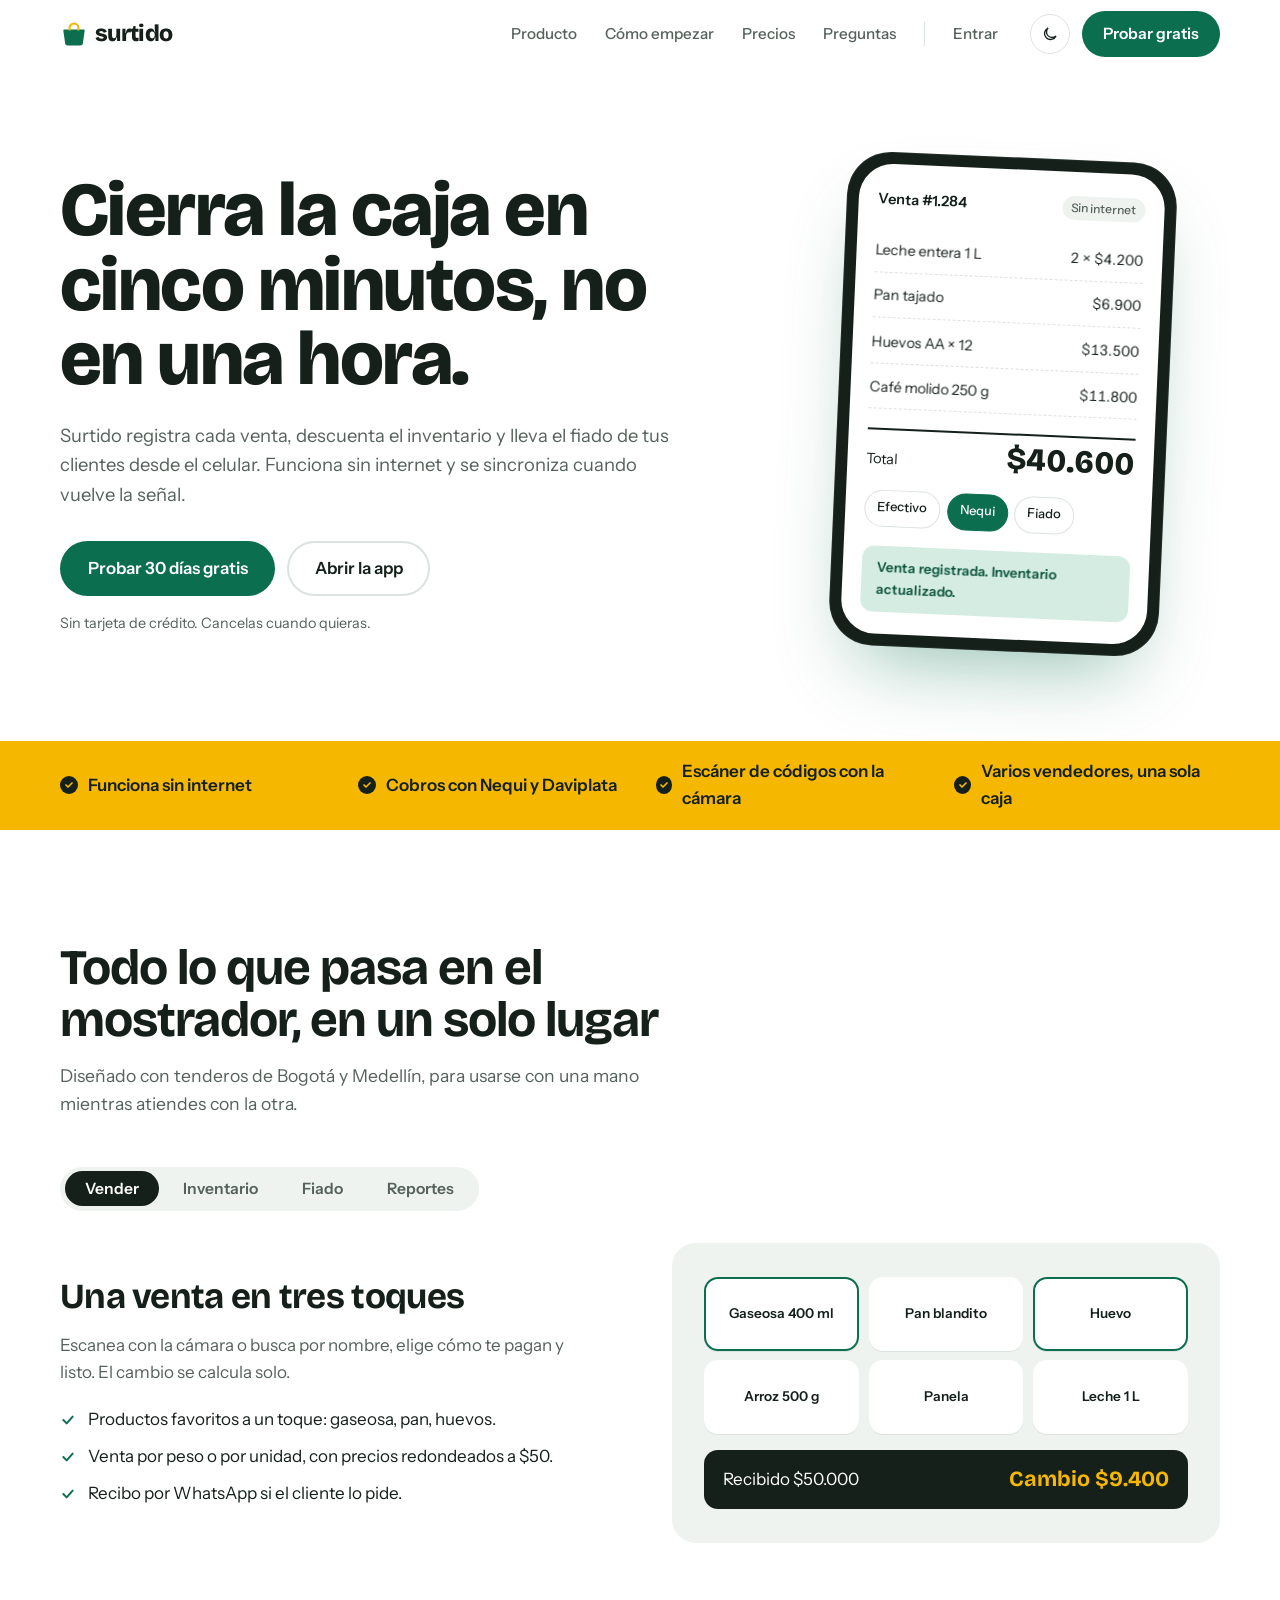
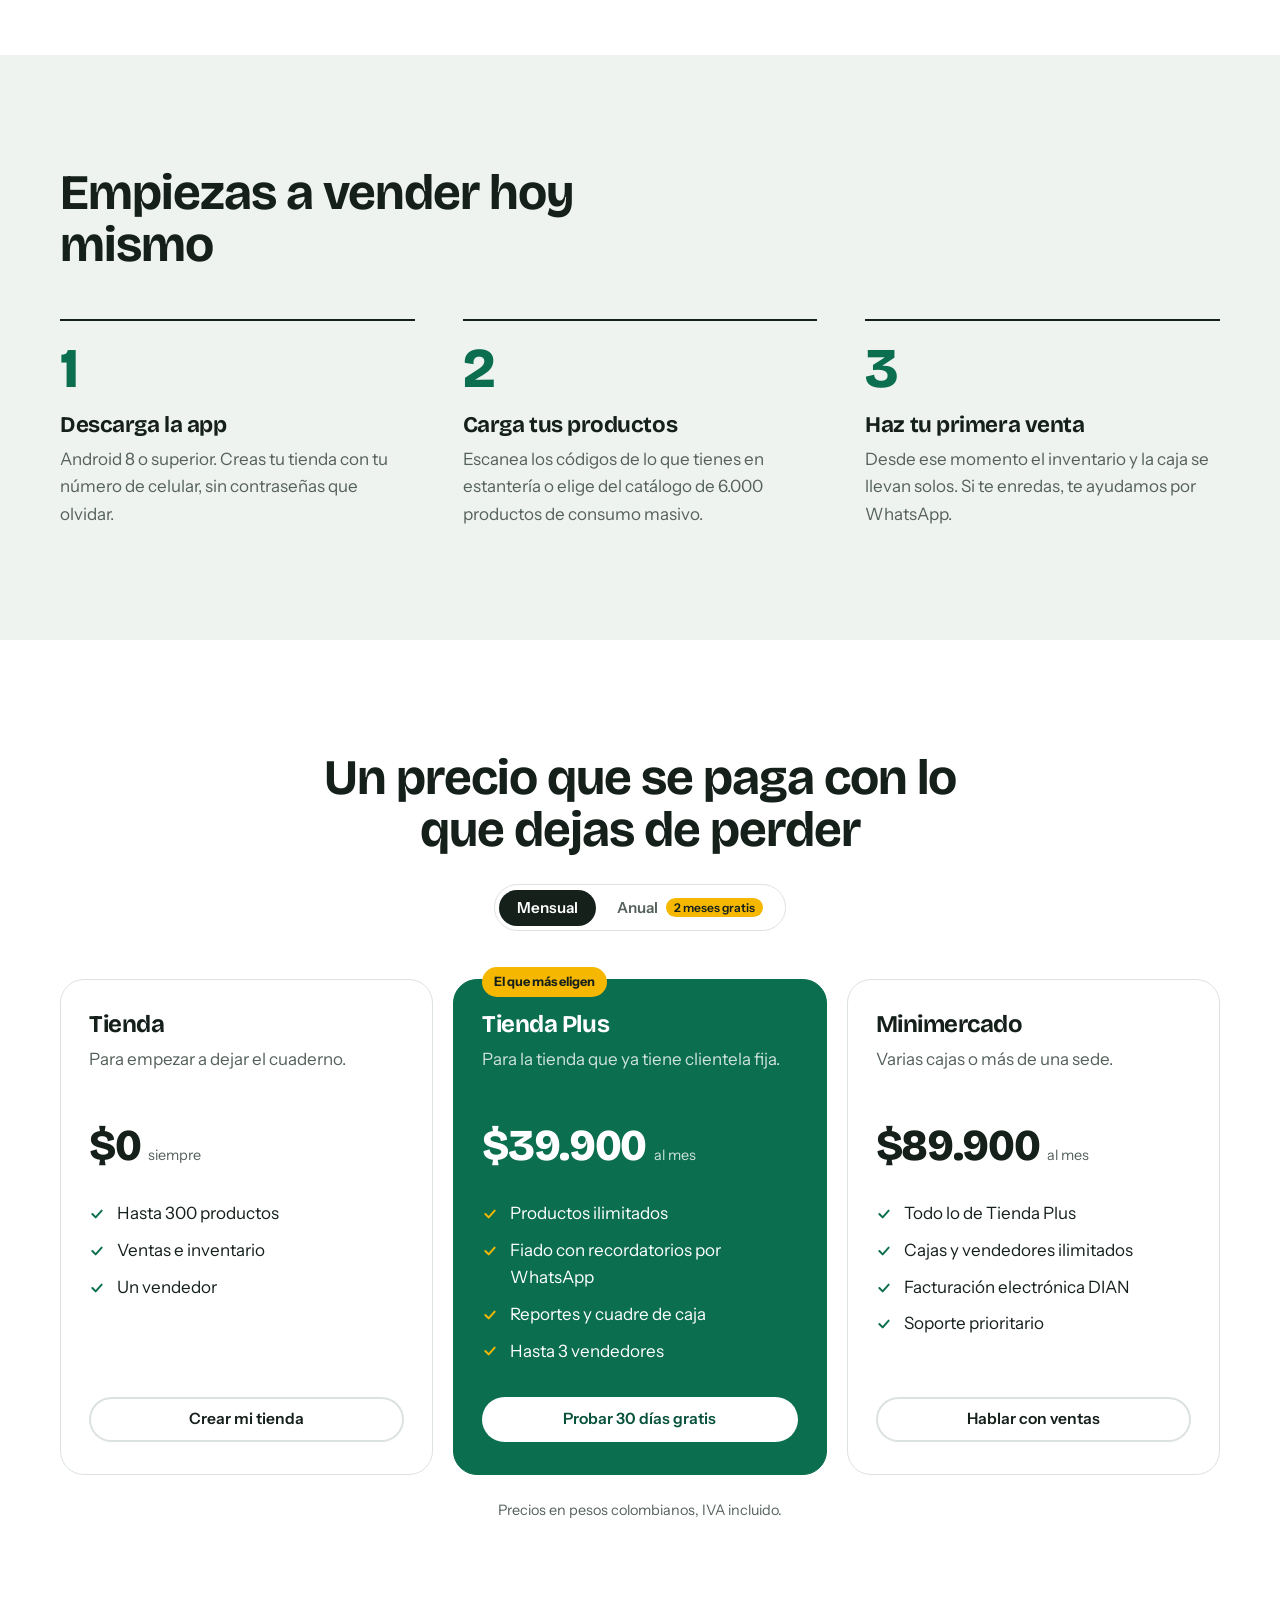
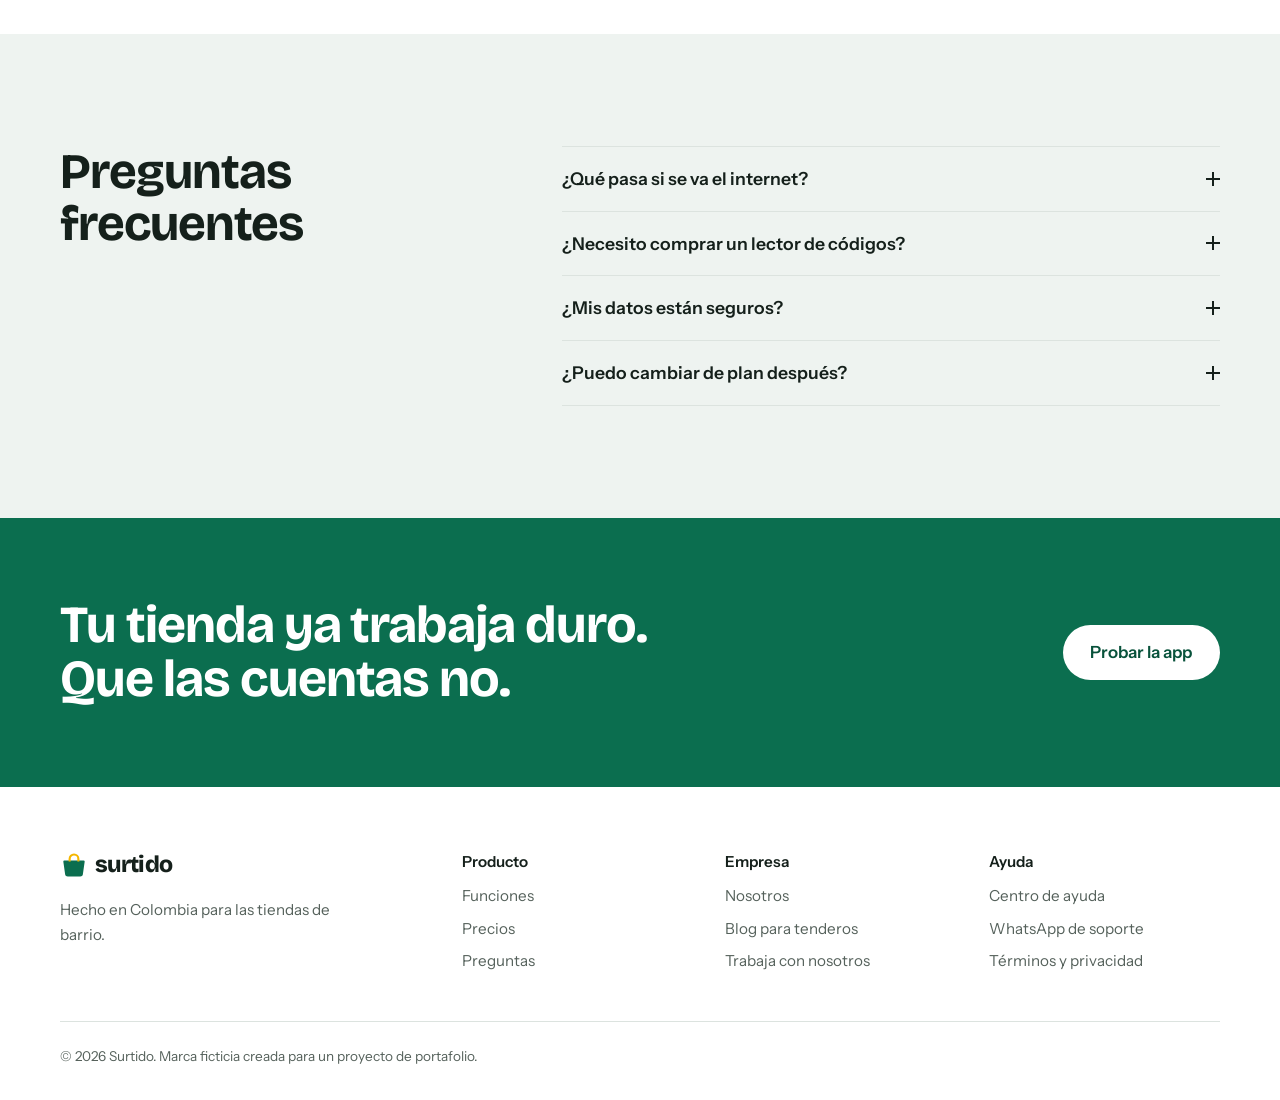
==== commit 715166a4: "Actualización del README" ====
--- a/index.html
+++ b/index.html
@@ -66,7 +66,7 @@
     </header>
 
     <main id="contenido">
-      <!-- Hero ------------------------------------------------------------- -->
+      <!-- Hero -->
       <section class="hero">
         <div class="container hero__grid">
           <div class="hero__copy">
@@ -110,7 +110,7 @@
         </div>
       </section>
 
-      <!-- Franja de capacidades ------------------------------------------- -->
+      <!-- Franja de capacidades -->
       <section class="strip" aria-label="Lo que incluye">
         <ul class="container strip__list">
           <li>Funciona sin internet</li>
@@ -120,7 +120,7 @@
         </ul>
       </section>
 
-      <!-- Producto (pestañas) --------------------------------------------- -->
+      <!-- Producto (pestañas) -->
       <section class="section" id="producto">
         <div class="container">
           <div class="section__head">
@@ -231,7 +231,7 @@
         </div>
       </section>
 
-      <!-- Cómo empezar ---------------------------------------------------- -->
+      <!-- Cómo empezar -->
       <section class="section section--alt" id="como-empezar">
         <div class="container">
           <div class="section__head">
@@ -254,7 +254,7 @@
         </div>
       </section>
 
-      <!-- Precios ---------------------------------------------------------- -->
+      <!-- Precios -->
       <section class="section" id="precios">
         <div class="container">
           <div class="section__head section__head--center">
@@ -309,7 +309,7 @@
         </div>
       </section>
 
-      <!-- Preguntas -------------------------------------------------------- -->
+      <!-- Preguntas -->
       <section class="section section--alt" id="preguntas">
         <div class="container faq">
           <h2>Preguntas frecuentes</h2>
@@ -342,7 +342,7 @@
         </div>
       </section>
 
-      <!-- CTA final -------------------------------------------------------- -->
+      <!-- CTA final -->
       <section class="cta">
         <div class="container cta__inner">
           <h2>Tu tienda ya trabaja duro. Que las cuentas no.</h2>
--- a/css/styles.css
+++ b/css/styles.css
@@ -1,9 +1,6 @@
-/* =========================================================================
-   Surtido: hoja de estilos
-   Estructura: tokens > base > componentes > secciones > responsive
-   ========================================================================= */
-
-/* ---------- Tokens ---------- */
+/* Surtido: hoja de estilos Estructura: tokens > base > componentes > secciones > responsive */
+
+/* Tokens */
 :root {
   --bg: #ffffff;
   --bg-alt: #eef3f0;
@@ -60,7 +57,7 @@
   color-scheme: dark;
 }
 
-/* ---------- Base ---------- */
+/* Base */
 *,
 *::before,
 *::after {
@@ -139,7 +136,7 @@
   margin-inline: auto;
 }
 
-/* ---------- Botones ---------- */
+/* Botones */
 .btn {
   display: inline-flex;
   align-items: center;
@@ -202,7 +199,7 @@
   color: #15201b;
 }
 
-/* ---------- Navegación ---------- */
+/* Navegación */
 .nav {
   position: sticky;
   top: 0;
@@ -355,7 +352,7 @@
   transform: rotate(-45deg);
 }
 
-/* ---------- Hero ---------- */
+/* Hero */
 .hero {
   padding: clamp(2.5rem, 7vw, 5.5rem) 0 clamp(3rem, 7vw, 6rem);
   overflow: hidden;
@@ -509,7 +506,7 @@
   animation-delay: 2.6s;
 }
 
-/* ---------- Franja ---------- */
+/* Franja */
 .strip {
   background: var(--marigold);
   color: #15201b;
@@ -541,7 +538,7 @@
     #15201b;
 }
 
-/* ---------- Secciones ---------- */
+/* Secciones */
 .section {
   padding: clamp(4rem, 9vw, 7rem) 0;
 }
@@ -596,7 +593,7 @@
   mask: url("data:image/svg+xml,%3Csvg xmlns='http://www.w3.org/2000/svg' viewBox='0 0 24 24' fill='none' stroke='black' stroke-width='3' stroke-linecap='round' stroke-linejoin='round'%3E%3Cpath d='M5 12l5 5 9-10'/%3E%3C/svg%3E") center / contain no-repeat;
 }
 
-/* ---------- Pestañas de producto ---------- */
+/* Pestañas de producto */
 .tabs__list {
   display: inline-flex;
   gap: 0.25rem;
@@ -824,7 +821,7 @@
   font: 700 1.4rem/1 var(--font-display);
 }
 
-/* ---------- Pasos ---------- */
+/* Pasos */
 .steps {
   display: grid;
   grid-template-columns: repeat(3, 1fr);
@@ -858,7 +855,7 @@
   color: var(--muted);
 }
 
-/* ---------- Precios ---------- */
+/* Precios */
 .billing {
   display: inline-flex;
   gap: 0.25rem;
@@ -1001,7 +998,7 @@
   font-size: 0.9rem;
 }
 
-/* ---------- Preguntas ---------- */
+/* Preguntas */
 .faq {
   display: grid;
   grid-template-columns: 0.8fr 1.2fr;
@@ -1057,7 +1054,7 @@
   color: var(--muted);
 }
 
-/* ---------- CTA y pie ---------- */
+/* CTA y pie */
 .cta {
   background: var(--green);
   color: #fff;
@@ -1126,7 +1123,7 @@
   font-size: 0.85rem;
 }
 
-/* ---------- Responsive ---------- */
+/* Responsive */
 @media (max-width: 960px) {
   .hero__grid,
   .feature,
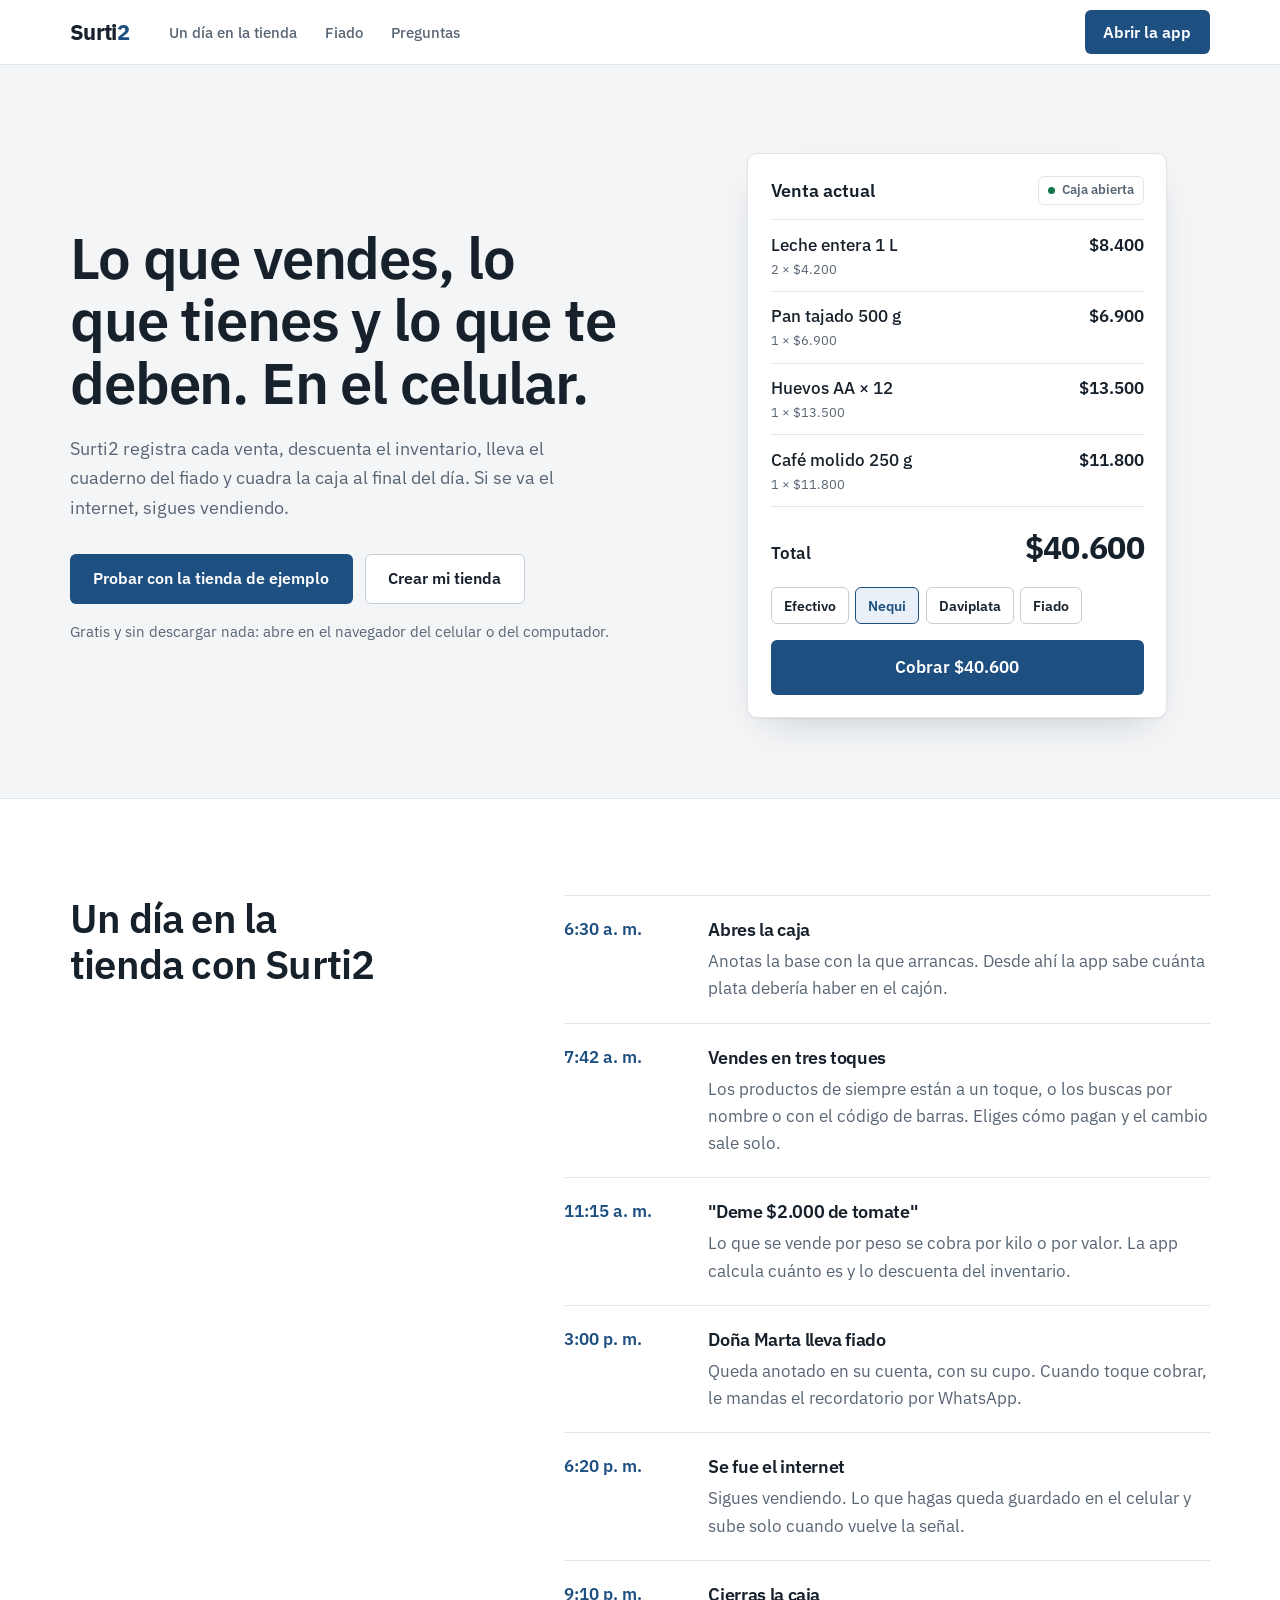
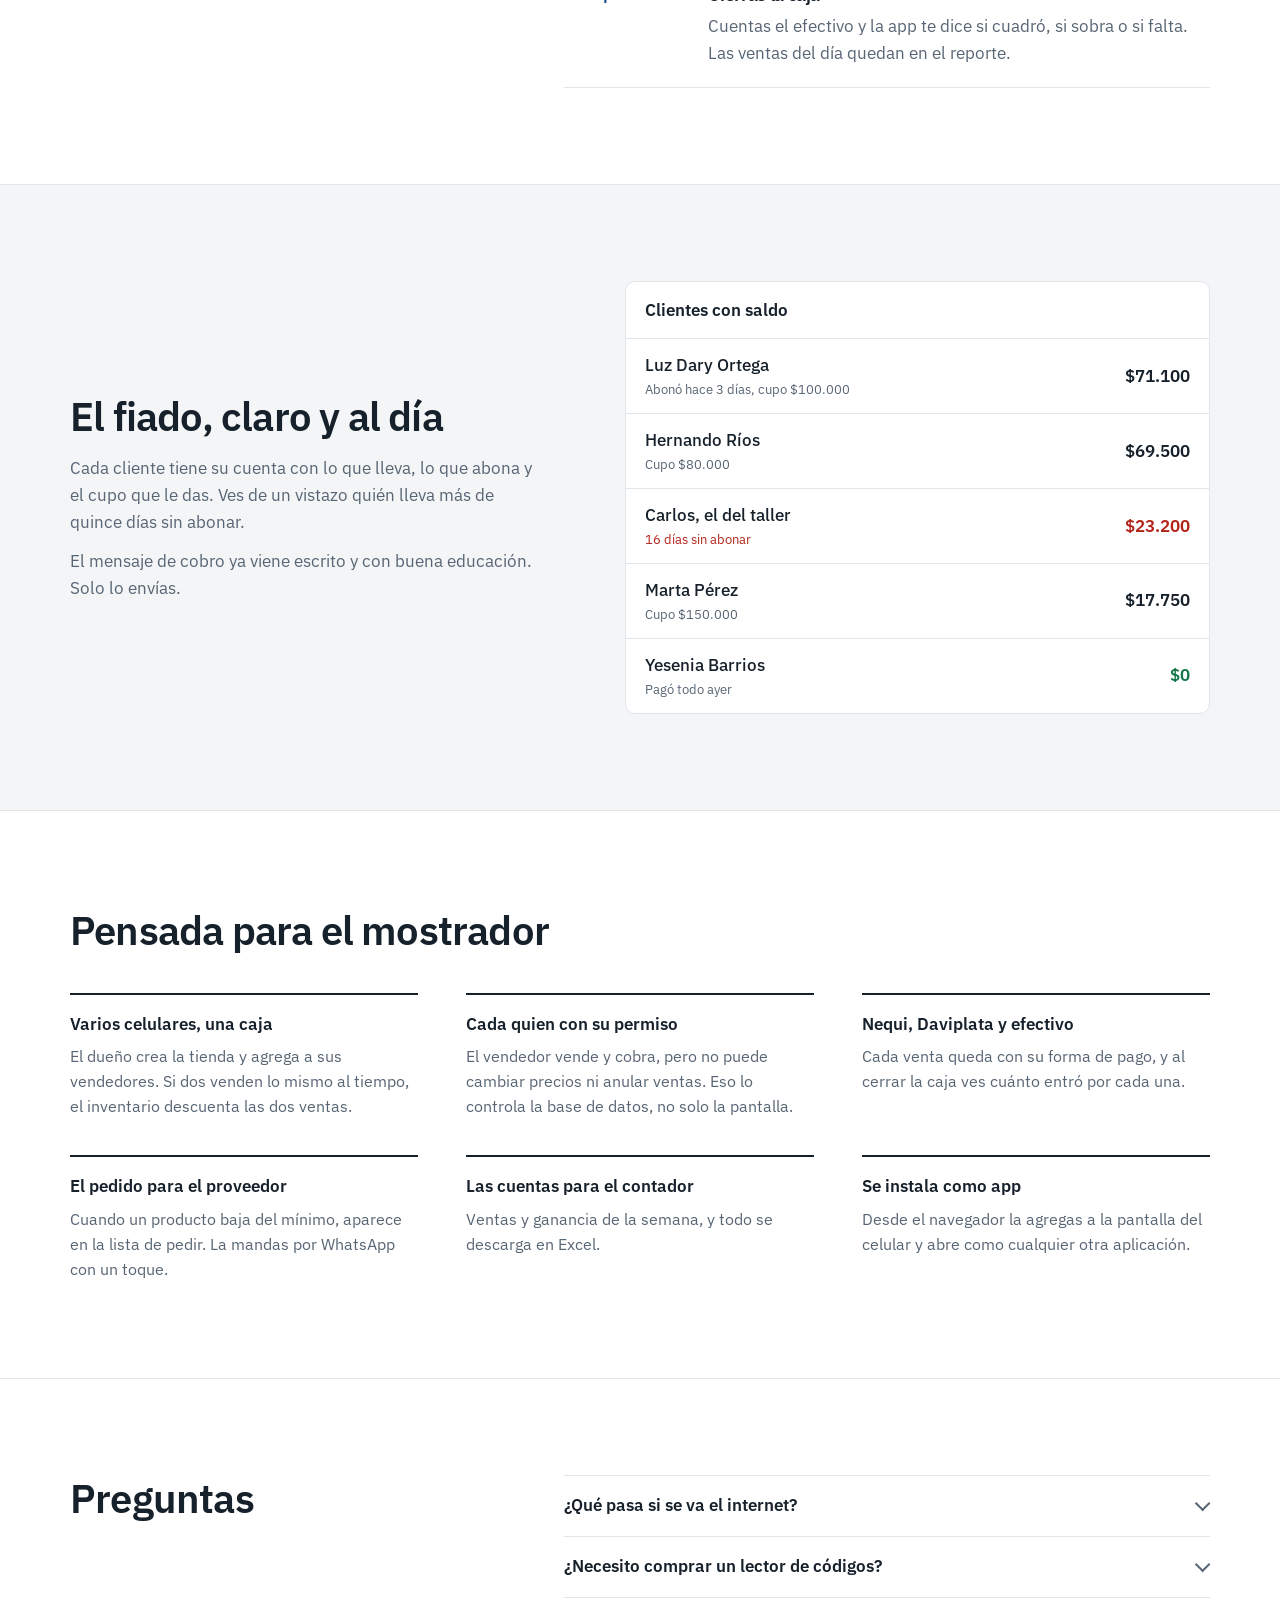
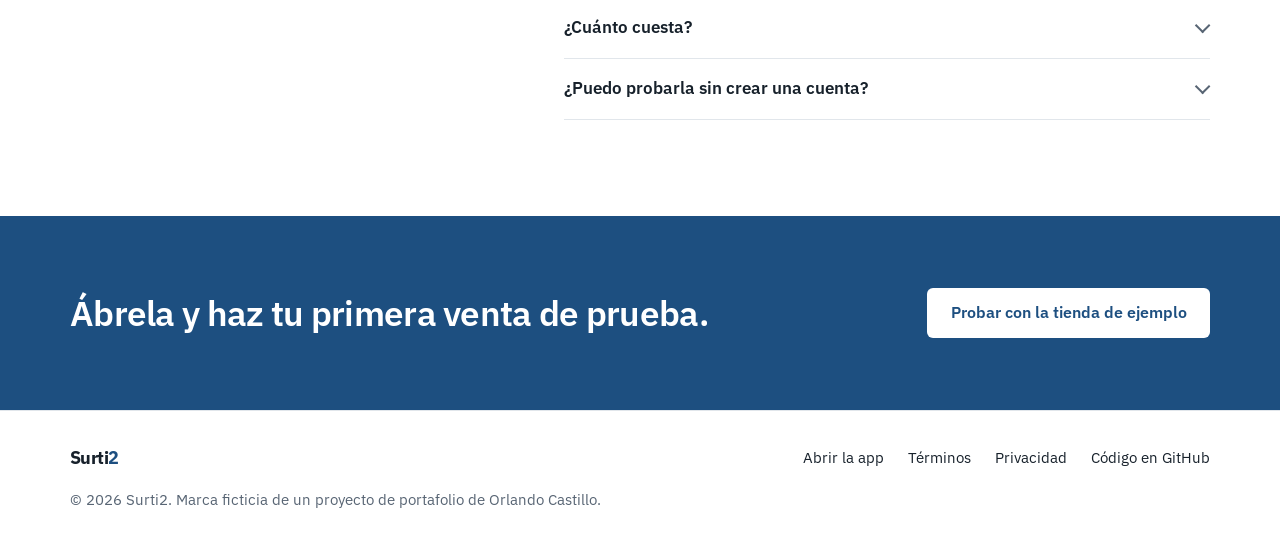
==== commit 7868041f: "Cambio de nombre a Surti2 y nuevo diseño" ====
--- a/index.html
+++ b/index.html
@@ -2,61 +2,38 @@
 <html lang="es-CO">
   <head>
     <meta charset="UTF-8" />
+    <script src="js/inicio.js"></script>
     <meta name="viewport" content="width=device-width, initial-scale=1.0" />
-    <title>Surtido | Ventas, inventario y fiado para tu tienda</title>
+    <title>Surti2 | Ventas, inventario y fiado para la tienda de barrio</title>
     <meta
       name="description"
-      content="Surtido es la app para tiendas de barrio: registra ventas en segundos, controla el inventario y lleva el fiado de tus clientes desde el celular."
+      content="Surti2 es la app de la tienda de barrio: registra ventas, descuenta el inventario, lleva el fiado y cuadra la caja desde el celular. Sigue funcionando sin internet."
     />
-    <meta name="theme-color" content="#0b6e4f" />
-    <meta property="og:title" content="Surtido, la app de la tienda de barrio" />
-    <meta property="og:description" content="Ventas, inventario y fiado en el celular. Funciona sin internet." />
+    <meta name="theme-color" content="#ffffff" />
+    <meta property="og:title" content="Surti2, la app de la tienda de barrio" />
+    <meta property="og:description" content="Ventas, inventario, fiado y caja en el celular. Sigue funcionando sin internet." />
     <meta property="og:type" content="website" />
     <link rel="icon" href="img/favicon.svg" type="image/svg+xml" />
 
-    <link rel="preconnect" href="https://fonts.googleapis.com" />
-    <link rel="preconnect" href="https://fonts.gstatic.com" crossorigin />
-    <link
-      href="https://fonts.googleapis.com/css2?family=Bricolage+Grotesque:opsz,wght@12..96,500..800&family=Instrument+Sans:wght@400;500;600&display=swap"
-      rel="stylesheet"
-    />
+    <link rel="preload" href="fonts/plex-400.woff2" as="font" type="font/woff2" crossorigin />
+    <link rel="preload" href="fonts/plex-600.woff2" as="font" type="font/woff2" crossorigin />
     <link rel="stylesheet" href="css/styles.css" />
-
-    <!-- Aplica el tema guardado antes de pintar para evitar el parpadeo. -->
-    <script>
-      try {
-        const t = localStorage.getItem("surtido-tema");
-        if (t) document.documentElement.dataset.theme = t;
-      } catch {}
-    </script>
   </head>
   <body>
     <a class="skip" href="#contenido">Saltar al contenido</a>
 
-    <header class="nav" data-nav>
+    <header class="nav">
       <div class="container nav__inner">
-        <a class="logo" href="#" aria-label="Surtido, inicio">
-          <svg class="logo__mark" viewBox="0 0 32 32" aria-hidden="true">
-            <path d="M5 12h22l-2 14a2 2 0 0 1-2 2H9a2 2 0 0 1-2-2z" />
-            <path d="M11 12V9a5 5 0 0 1 10 0v3" fill="none" />
-          </svg>
-          surtido
-        </a>
+        <a class="logo" href="#" aria-label="Surti2, inicio">Surti<span class="logo__dos" aria-hidden="true">2</span></a>
 
         <nav class="nav__links" id="menu" aria-label="Principal">
-          <a href="#producto">Producto</a>
-          <a href="#como-empezar">Cómo empezar</a>
-          <a href="#precios">Precios</a>
+          <a href="#dia">Un día en la tienda</a>
+          <a href="#fiado">Fiado</a>
           <a href="#preguntas">Preguntas</a>
-          <a class="nav__login" href="app/index.html">Entrar</a>
         </nav>
 
         <div class="nav__actions">
-          <button class="theme-toggle" type="button" data-theme-toggle aria-label="Cambiar a tema oscuro">
-            <svg viewBox="0 0 24 24" aria-hidden="true" class="icon-moon"><path d="M20 14.5A8 8 0 1 1 9.5 4a6.5 6.5 0 0 0 10.5 10.5z" /></svg>
-            <svg viewBox="0 0 24 24" aria-hidden="true" class="icon-sun"><circle cx="12" cy="12" r="4" /><path d="M12 2v2M12 20v2M4.9 4.9l1.4 1.4M17.7 17.7l1.4 1.4M2 12h2M20 12h2M4.9 19.1l1.4-1.4M17.7 6.3l1.4-1.4" /></svg>
-          </button>
-          <a class="btn btn--primary nav__cta" href="#precios">Probar gratis</a>
+          <a class="btn btn--primary nav__cta" href="app/">Abrir la app</a>
           <button class="nav__burger" type="button" aria-expanded="false" aria-controls="menu" data-menu-toggle>
             <span class="sr-only">Abrir menú</span>
             <span aria-hidden="true"></span>
@@ -66,324 +43,194 @@
     </header>
 
     <main id="contenido">
-      <!-- Hero -->
       <section class="hero">
         <div class="container hero__grid">
           <div class="hero__copy">
-            <h1>Cierra la caja en cinco minutos, no en una hora.</h1>
+            <h1>Lo que vendes, lo que tienes y lo que te deben. En el celular.</h1>
             <p class="hero__lead">
-              Surtido registra cada venta, descuenta el inventario y lleva el fiado de tus clientes desde el celular.
-              Funciona sin internet y se sincroniza cuando vuelve la señal.
+              Surti2 registra cada venta, descuenta el inventario, lleva el cuaderno del fiado y cuadra la caja al final del día.
+              Si se va el internet, sigues vendiendo.
             </p>
             <div class="hero__ctas">
-              <a class="btn btn--primary btn--lg" href="#precios">Probar 30 días gratis</a>
-              <a class="btn btn--ghost btn--lg" href="app/index.html">Abrir la app</a>
-            </div>
-            <p class="hero__note">Sin tarjeta de crédito. Cancelas cuando quieras.</p>
-          </div>
-
-          <!-- Simulación de una venta: se anima una sola vez al cargar. -->
-          <div class="phone" aria-label="Ejemplo de una venta registrada en Surtido" role="img">
-            <div class="phone__screen">
-              <div class="phone__bar">
-                <span>Venta #1.284</span>
-                <span class="phone__online">Sin internet</span>
-              </div>
-              <ul class="ticket" data-ticket>
-                <li style="--i: 0"><span>Leche entera 1 L</span><span>2 × $4.200</span></li>
-                <li style="--i: 1"><span>Pan tajado</span><span>$6.900</span></li>
-                <li style="--i: 2"><span>Huevos AA × 12</span><span>$13.500</span></li>
-                <li style="--i: 3"><span>Café molido 250 g</span><span>$11.800</span></li>
-              </ul>
-              <div class="phone__total">
-                <span>Total</span>
-                <strong data-total data-value="40600">$40.600</strong>
-              </div>
-              <div class="phone__pay">
-                <span class="chip">Efectivo</span>
-                <span class="chip chip--active">Nequi</span>
-                <span class="chip">Fiado</span>
-              </div>
-              <p class="phone__done" data-done>Venta registrada. Inventario actualizado.</p>
-            </div>
-          </div>
-        </div>
-      </section>
-
-      <!-- Franja de capacidades -->
-      <section class="strip" aria-label="Lo que incluye">
-        <ul class="container strip__list">
-          <li>Funciona sin internet</li>
-          <li>Cobros con Nequi y Daviplata</li>
-          <li>Escáner de códigos con la cámara</li>
-          <li>Varios vendedores, una sola caja</li>
-        </ul>
-      </section>
-
-      <!-- Producto (pestañas) -->
-      <section class="section" id="producto">
+              <a class="btn btn--primary btn--lg" href="app/">Probar con la tienda de ejemplo</a>
+              <a class="btn btn--line btn--lg" href="app/#/registro">Crear mi tienda</a>
+            </div>
+            <p class="hero__note">Gratis y sin descargar nada: abre en el navegador del celular o del computador.</p>
+          </div>
+
+          <!-- Una venta como se ve en la app; las líneas entran una por una al cargar -->
+          <figure class="venta" role="img" aria-label="Venta de leche, pan, huevos y café por $40.600, pagada con Nequi">
+            <div class="venta__head">
+              <p class="venta__titulo">Venta actual</p>
+              <p class="venta__caja">Caja abierta</p>
+            </div>
+            <ul class="venta__lineas">
+              <li style="--i: 0"><span>Leche entera 1 L<small>2 × $4.200</small></span><span>$8.400</span></li>
+              <li style="--i: 1"><span>Pan tajado 500 g<small>1 × $6.900</small></span><span>$6.900</span></li>
+              <li style="--i: 2"><span>Huevos AA × 12<small>1 × $13.500</small></span><span>$13.500</span></li>
+              <li style="--i: 3"><span>Café molido 250 g<small>1 × $11.800</small></span><span>$11.800</span></li>
+            </ul>
+            <p class="venta__total"><span>Total</span><strong>$40.600</strong></p>
+            <div class="venta__pagos" aria-hidden="true">
+              <span>Efectivo</span><span class="is-on">Nequi</span><span>Daviplata</span><span>Fiado</span>
+            </div>
+            <p class="venta__cobrar">Cobrar $40.600</p>
+          </figure>
+        </div>
+      </section>
+
+      <section class="section" id="dia">
         <div class="container">
-          <div class="section__head">
-            <h2>Todo lo que pasa en el mostrador, en un solo lugar</h2>
-            <p>Diseñado con tenderos de Bogotá y Medellín, para usarse con una mano mientras atiendes con la otra.</p>
-          </div>
-
-          <div class="tabs" data-tabs>
-            <div class="tabs__list" role="tablist" aria-label="Funciones de Surtido">
-              <button role="tab" id="tab-vender" aria-controls="panel-vender" aria-selected="true">Vender</button>
-              <button role="tab" id="tab-inventario" aria-controls="panel-inventario" aria-selected="false" tabindex="-1">Inventario</button>
-              <button role="tab" id="tab-fiado" aria-controls="panel-fiado" aria-selected="false" tabindex="-1">Fiado</button>
-              <button role="tab" id="tab-reportes" aria-controls="panel-reportes" aria-selected="false" tabindex="-1">Reportes</button>
-            </div>
-
-            <div class="tabs__panel" role="tabpanel" id="panel-vender" aria-labelledby="tab-vender" tabindex="0">
-              <div class="feature">
-                <div class="feature__text">
-                  <h3>Una venta en tres toques</h3>
-                  <p>Escanea con la cámara o busca por nombre, elige cómo te pagan y listo. El cambio se calcula solo.</p>
-                  <ul class="checks">
-                    <li>Productos favoritos a un toque: gaseosa, pan, huevos.</li>
-                    <li>Venta por peso o por unidad, con precios redondeados a $50.</li>
-                    <li>Recibo por WhatsApp si el cliente lo pide.</li>
-                  </ul>
-                </div>
-                <div class="feature__visual visual-sell" aria-hidden="true">
-                  <div class="keypad">
-                    <span>Gaseosa 400 ml</span><span>Pan blandito</span><span>Huevo</span><span>Arroz 500 g</span><span>Panela</span><span>Leche 1 L</span>
-                  </div>
-                  <div class="change"><span>Recibido $50.000</span><strong>Cambio $9.400</strong></div>
-                </div>
-              </div>
-            </div>
-
-            <div class="tabs__panel" role="tabpanel" id="panel-inventario" aria-labelledby="tab-inventario" tabindex="0" hidden>
-              <div class="feature">
-                <div class="feature__text">
-                  <h3>Sabes qué pedir antes de que se acabe</h3>
-                  <p>Cada venta descuenta del inventario. Surtido te avisa cuando un producto baja del mínimo y arma el pedido para el proveedor.</p>
-                  <ul class="checks">
-                    <li>Alertas de productos por agotarse y por vencerse.</li>
-                    <li>Pedido sugerido según lo que vendes cada semana.</li>
-                    <li>Margen de ganancia por producto.</li>
-                  </ul>
-                </div>
-                <div class="feature__visual" aria-hidden="true">
-                  <ul class="stock">
-                    <li><span>Aceite 1 L</span><span class="stock__bar"><i style="--v: 12%"></i></span><span class="stock__tag stock__tag--low">Pedir</span></li>
-                    <li><span>Arroz 500 g</span><span class="stock__bar"><i style="--v: 68%"></i></span><span class="stock__tag">34 und.</span></li>
-                    <li><span>Gaseosa 400 ml</span><span class="stock__bar"><i style="--v: 25%"></i></span><span class="stock__tag stock__tag--low">Pedir</span></li>
-                    <li><span>Panela</span><span class="stock__bar"><i style="--v: 90%"></i></span><span class="stock__tag">45 und.</span></li>
-                  </ul>
-                </div>
-              </div>
-            </div>
-
-            <div class="tabs__panel" role="tabpanel" id="panel-fiado" aria-labelledby="tab-fiado" tabindex="0" hidden>
-              <div class="feature">
-                <div class="feature__text">
-                  <h3>El cuaderno de fiado, pero que no se pierde</h3>
-                  <p>Anota lo que te quedan debiendo con nombre y fecha. Cuando llegue el día de pago, envía el recordatorio por WhatsApp con un toque.</p>
-                  <ul class="checks">
-                    <li>Límite de crédito por cliente.</li>
-                    <li>Abonos parciales con historial.</li>
-                    <li>Mensaje de cobro amable y ya redactado.</li>
-                  </ul>
-                </div>
-                <div class="feature__visual" aria-hidden="true">
-                  <ul class="ledger">
-                    <li><span>Doña Marta</span><span>$38.500</span></li>
-                    <li><span>Don Hernando</span><span>$12.000</span></li>
-                    <li class="ledger__due"><span>Yesenia (vence hoy)</span><span>$64.200</span></li>
-                    <li><span>Carlos, el del taller</span><span>$7.800</span></li>
-                  </ul>
-                </div>
-              </div>
-            </div>
-
-            <div class="tabs__panel" role="tabpanel" id="panel-reportes" aria-labelledby="tab-reportes" tabindex="0" hidden>
-              <div class="feature">
-                <div class="feature__text">
-                  <h3>Cuánto vendiste y cuánto ganaste, sin sumar a mano</h3>
-                  <p>Al cerrar el día ves ventas, ganancia, efectivo esperado en caja y los productos que más salieron.</p>
-                  <ul class="checks">
-                    <li>Cuadre de caja con diferencia en efectivo.</li>
-                    <li>Comparación con la semana anterior.</li>
-                    <li>Exporta a Excel para tu contador.</li>
-                  </ul>
-                </div>
-                <div class="feature__visual" aria-hidden="true">
-                  <div class="week">
-                    <div class="week__bars">
-                      <span style="--h: 52%" data-day="L"></span>
-                      <span style="--h: 48%" data-day="M"></span>
-                      <span style="--h: 61%" data-day="M"></span>
-                      <span style="--h: 57%" data-day="J"></span>
-                      <span style="--h: 78%" data-day="V"></span>
-                      <span style="--h: 100%" data-day="S"></span>
-                      <span style="--h: 70%" data-day="D"></span>
-                    </div>
-                    <p class="week__sum"><span>Ventas de la semana</span><strong>$4.318.600</strong></p>
-                  </div>
-                </div>
-              </div>
-            </div>
-          </div>
-        </div>
-      </section>
-
-      <!-- Cómo empezar -->
-      <section class="section section--alt" id="como-empezar">
+          <h2 class="section__title">Un día en la tienda con Surti2</h2>
+          <ol class="dia">
+            <li>
+              <span class="hora">6:30 a. m.</span>
+              <div>
+                <h3>Abres la caja</h3>
+                <p>Anotas la base con la que arrancas. Desde ahí la app sabe cuánta plata debería haber en el cajón.</p>
+              </div>
+            </li>
+            <li>
+              <span class="hora">7:42 a. m.</span>
+              <div>
+                <h3>Vendes en tres toques</h3>
+                <p>Los productos de siempre están a un toque, o los buscas por nombre o con el código de barras. Eliges cómo pagan y el cambio sale solo.</p>
+              </div>
+            </li>
+            <li>
+              <span class="hora">11:15 a. m.</span>
+              <div>
+                <h3>"Deme $2.000 de tomate"</h3>
+                <p>Lo que se vende por peso se cobra por kilo o por valor. La app calcula cuánto es y lo descuenta del inventario.</p>
+              </div>
+            </li>
+            <li>
+              <span class="hora">3:00 p. m.</span>
+              <div>
+                <h3>Doña Marta lleva fiado</h3>
+                <p>Queda anotado en su cuenta, con su cupo. Cuando toque cobrar, le mandas el recordatorio por WhatsApp.</p>
+              </div>
+            </li>
+            <li>
+              <span class="hora">6:20 p. m.</span>
+              <div>
+                <h3>Se fue el internet</h3>
+                <p>Sigues vendiendo. Lo que hagas queda guardado en el celular y sube solo cuando vuelve la señal.</p>
+              </div>
+            </li>
+            <li>
+              <span class="hora">9:10 p. m.</span>
+              <div>
+                <h3>Cierras la caja</h3>
+                <p>Cuentas el efectivo y la app te dice si cuadró, si sobra o si falta. Las ventas del día quedan en el reporte.</p>
+              </div>
+            </li>
+          </ol>
+        </div>
+      </section>
+
+      <section class="fiado" id="fiado">
+        <div class="container fiado__grid">
+          <div class="fiado__texto">
+            <h2>El fiado, claro y al día</h2>
+            <p>Cada cliente tiene su cuenta con lo que lleva, lo que abona y el cupo que le das. Ves de un vistazo quién lleva más de quince días sin abonar.</p>
+            <p>El mensaje de cobro ya viene escrito y con buena educación. Solo lo envías.</p>
+          </div>
+          <div class="cuaderno" aria-hidden="true">
+            <p class="cuaderno__titulo">Clientes con saldo</p>
+            <ul>
+              <li><span>Luz Dary Ortega<small>Abonó hace 3 días, cupo $100.000</small></span><span>$71.100</span></li>
+              <li><span>Hernando Ríos<small>Cupo $80.000</small></span><span>$69.500</span></li>
+              <li class="cuaderno__vence"><span>Carlos, el del taller<small>16 días sin abonar</small></span><span>$23.200</span></li>
+              <li><span>Marta Pérez<small>Cupo $150.000</small></span><span>$17.750</span></li>
+              <li class="cuaderno__pago"><span>Yesenia Barrios<small>Pagó todo ayer</small></span><span>$0</span></li>
+            </ul>
+          </div>
+        </div>
+      </section>
+
+      <section class="section" id="tienda">
         <div class="container">
-          <div class="section__head">
-            <h2>Empiezas a vender hoy mismo</h2>
-          </div>
-          <ol class="steps">
-            <li>
-              <h3>Descarga la app</h3>
-              <p>Android 8 o superior. Creas tu tienda con tu número de celular, sin contraseñas que olvidar.</p>
-            </li>
-            <li>
-              <h3>Carga tus productos</h3>
-              <p>Escanea los códigos de lo que tienes en estantería o elige del catálogo de 6.000 productos de consumo masivo.</p>
-            </li>
-            <li>
-              <h3>Haz tu primera venta</h3>
-              <p>Desde ese momento el inventario y la caja se llevan solos. Si te enredas, te ayudamos por WhatsApp.</p>
-            </li>
-          </ol>
-        </div>
-      </section>
-
-      <!-- Precios -->
-      <section class="section" id="precios">
-        <div class="container">
-          <div class="section__head section__head--center">
-            <h2>Un precio que se paga con lo que dejas de perder</h2>
-            <div class="billing" role="group" aria-label="Periodo de facturación">
-              <button type="button" data-billing="mensual" aria-pressed="true">Mensual</button>
-              <button type="button" data-billing="anual" aria-pressed="false">Anual <span class="billing__save">2 meses gratis</span></button>
-            </div>
-          </div>
-
-          <div class="plans">
-            <article class="plan">
-              <h3>Tienda</h3>
-              <p class="plan__desc">Para empezar a dejar el cuaderno.</p>
-              <p class="plan__price"><span data-price data-mensual="0" data-anual="0">$0</span><small>siempre</small></p>
-              <ul class="checks">
-                <li>Hasta 300 productos</li>
-                <li>Ventas e inventario</li>
-                <li>Un vendedor</li>
-              </ul>
-              <a class="btn btn--ghost btn--block" href="app/index.html">Crear mi tienda</a>
-            </article>
-
-            <article class="plan plan--featured">
-              <p class="plan__badge">El que más eligen</p>
-              <h3>Tienda Plus</h3>
-              <p class="plan__desc">Para la tienda que ya tiene clientela fija.</p>
-              <p class="plan__price"><span data-price data-mensual="39900" data-anual="33250">$39.900</span><small data-period>al mes</small></p>
-              <ul class="checks">
-                <li>Productos ilimitados</li>
-                <li>Fiado con recordatorios por WhatsApp</li>
-                <li>Reportes y cuadre de caja</li>
-                <li>Hasta 3 vendedores</li>
-              </ul>
-              <a class="btn btn--primary btn--block" href="app/index.html">Probar 30 días gratis</a>
-            </article>
-
-            <article class="plan">
-              <h3>Minimercado</h3>
-              <p class="plan__desc">Varias cajas o más de una sede.</p>
-              <p class="plan__price"><span data-price data-mensual="89900" data-anual="74900">$89.900</span><small data-period>al mes</small></p>
-              <ul class="checks">
-                <li>Todo lo de Tienda Plus</li>
-                <li>Cajas y vendedores ilimitados</li>
-                <li>Facturación electrónica DIAN</li>
-                <li>Soporte prioritario</li>
-              </ul>
-              <a class="btn btn--ghost btn--block" href="#">Hablar con ventas</a>
-            </article>
-          </div>
-          <p class="plans__note">Precios en pesos colombianos, IVA incluido.</p>
-        </div>
-      </section>
-
-      <!-- Preguntas -->
-      <section class="section section--alt" id="preguntas">
+          <h2 class="section__title">Pensada para el mostrador</h2>
+          <dl class="hecha">
+            <div>
+              <dt>Varios celulares, una caja</dt>
+              <dd>El dueño crea la tienda y agrega a sus vendedores. Si dos venden lo mismo al tiempo, el inventario descuenta las dos ventas.</dd>
+            </div>
+            <div>
+              <dt>Cada quien con su permiso</dt>
+              <dd>El vendedor vende y cobra, pero no puede cambiar precios ni anular ventas. Eso lo controla la base de datos, no solo la pantalla.</dd>
+            </div>
+            <div>
+              <dt>Nequi, Daviplata y efectivo</dt>
+              <dd>Cada venta queda con su forma de pago, y al cerrar la caja ves cuánto entró por cada una.</dd>
+            </div>
+            <div>
+              <dt>El pedido para el proveedor</dt>
+              <dd>Cuando un producto baja del mínimo, aparece en la lista de pedir. La mandas por WhatsApp con un toque.</dd>
+            </div>
+            <div>
+              <dt>Las cuentas para el contador</dt>
+              <dd>Ventas y ganancia de la semana, y todo se descarga en Excel.</dd>
+            </div>
+            <div>
+              <dt>Se instala como app</dt>
+              <dd>Desde el navegador la agregas a la pantalla del celular y abre como cualquier otra aplicación.</dd>
+            </div>
+          </dl>
+        </div>
+      </section>
+
+      <section class="section section--pared" id="preguntas">
         <div class="container faq">
-          <h2>Preguntas frecuentes</h2>
+          <h2 class="section__title">Preguntas</h2>
           <div class="faq__list" data-accordion>
             <div class="faq__item">
               <h3><button type="button" aria-expanded="false" aria-controls="r1" id="q1">¿Qué pasa si se va el internet?</button></h3>
               <div class="faq__answer" id="r1" role="region" aria-labelledby="q1" hidden>
-                <p>Sigues vendiendo normal. Todo se guarda en el celular y se sincroniza solo cuando vuelve la conexión.</p>
+                <p>Sigues vendiendo normal. Los cambios quedan en el celular y se suben solos cuando vuelve la conexión.</p>
               </div>
             </div>
             <div class="faq__item">
               <h3><button type="button" aria-expanded="false" aria-controls="r2" id="q2">¿Necesito comprar un lector de códigos?</button></h3>
               <div class="faq__answer" id="r2" role="region" aria-labelledby="q2" hidden>
-                <p>No. La cámara del celular lee los códigos de barras. Si ya tienes un lector USB o Bluetooth, también funciona.</p>
-              </div>
-            </div>
-            <div class="faq__item">
-              <h3><button type="button" aria-expanded="false" aria-controls="r3" id="q3">¿Mis datos están seguros?</button></h3>
+                <p>No. En Android la cámara del celular lee el código de barras. Si ya tienes un lector USB, también funciona.</p>
+              </div>
+            </div>
+            <div class="faq__item">
+              <h3><button type="button" aria-expanded="false" aria-controls="r3" id="q3">¿Cuánto cuesta?</button></h3>
               <div class="faq__answer" id="r3" role="region" aria-labelledby="q3" hidden>
-                <p>Se guardan cifrados y con copia diaria. Si pierdes el celular, entras desde otro con tu número y recuperas todo.</p>
-              </div>
-            </div>
-            <div class="faq__item">
-              <h3><button type="button" aria-expanded="false" aria-controls="r4" id="q4">¿Puedo cambiar de plan después?</button></h3>
+                <p>Nada. Surti2 es un proyecto de portafolio y se puede usar gratis.</p>
+              </div>
+            </div>
+            <div class="faq__item">
+              <h3><button type="button" aria-expanded="false" aria-controls="r4" id="q4">¿Puedo probarla sin crear una cuenta?</button></h3>
               <div class="faq__answer" id="r4" role="region" aria-labelledby="q4" hidden>
-                <p>Sí, subes o bajas de plan cuando quieras y solo pagas la diferencia del mes.</p>
-              </div>
-            </div>
-          </div>
-        </div>
-      </section>
-
-      <!-- CTA final -->
-      <section class="cta">
-        <div class="container cta__inner">
-          <h2>Tu tienda ya trabaja duro. Que las cuentas no.</h2>
-          <a class="btn btn--light btn--lg" href="app/index.html">Probar la app</a>
+                <p>Sí. "Probar con la tienda de ejemplo" abre una tienda con productos, clientes y una semana de ventas. Lo que cambies ahí se queda en tu navegador.</p>
+              </div>
+            </div>
+          </div>
+        </div>
+      </section>
+
+      <section class="cierre">
+        <div class="container cierre__inner">
+          <h2>Ábrela y haz tu primera venta de prueba.</h2>
+          <a class="btn btn--primary btn--lg" href="app/">Probar con la tienda de ejemplo</a>
         </div>
       </section>
     </main>
 
     <footer class="footer">
-      <div class="container footer__grid">
-        <div>
-          <a class="logo" href="#">
-            <svg class="logo__mark" viewBox="0 0 32 32" aria-hidden="true">
-              <path d="M5 12h22l-2 14a2 2 0 0 1-2 2H9a2 2 0 0 1-2-2z" />
-              <path d="M11 12V9a5 5 0 0 1 10 0v3" fill="none" />
-            </svg>
-            surtido
-          </a>
-          <p class="footer__tag">Hecho en Colombia para las tiendas de barrio.</p>
-        </div>
-        <nav aria-label="Producto">
-          <h2>Producto</h2>
-          <a href="#producto">Funciones</a>
-          <a href="#precios">Precios</a>
-          <a href="#preguntas">Preguntas</a>
+      <div class="container footer__inner">
+        <p class="logo logo--chico">Surti<span class="logo__dos" aria-hidden="true">2</span></p>
+        <nav aria-label="Más">
+          <a href="app/">Abrir la app</a>
+          <a href="terminos.html">Términos</a>
+          <a href="privacidad.html">Privacidad</a>
+          <a href="https://github.com/orlandocastillo-dev/surtido-app">Código en GitHub</a>
         </nav>
-        <nav aria-label="Empresa">
-          <h2>Empresa</h2>
-          <a href="#">Nosotros</a>
-          <a href="#">Blog para tenderos</a>
-          <a href="#">Trabaja con nosotros</a>
-        </nav>
-        <nav aria-label="Ayuda">
-          <h2>Ayuda</h2>
-          <a href="#">Centro de ayuda</a>
-          <a href="#">WhatsApp de soporte</a>
-          <a href="#">Términos y privacidad</a>
-        </nav>
-      </div>
-      <div class="container footer__legal">
-        <p>© <span data-year>2026</span> Surtido. Marca ficticia creada para un proyecto de portafolio.</p>
+        <p class="footer__legal">© <span data-year>2026</span> Surti2. Marca ficticia de un proyecto de portafolio de Orlando Castillo.</p>
       </div>
     </footer>
 
--- a/css/styles.css
+++ b/css/styles.css
@@ -1,110 +1,96 @@
-/* Surtido: hoja de estilos Estructura: tokens > base > componentes > secciones > responsive */
-
-/* Tokens */
+/* Surti2: página de presentación. Sobria, con la misma letra y colores de la app. */
+
+@font-face {
+  font-family: "IBM Plex Sans";
+  font-weight: 400;
+  font-display: swap;
+  src: url("../fonts/plex-400.woff2") format("woff2");
+}
+@font-face {
+  font-family: "IBM Plex Sans";
+  font-weight: 500;
+  font-display: swap;
+  src: url("../fonts/plex-500.woff2") format("woff2");
+}
+@font-face {
+  font-family: "IBM Plex Sans";
+  font-weight: 600;
+  font-display: swap;
+  src: url("../fonts/plex-600.woff2") format("woff2");
+}
+@font-face {
+  font-family: "IBM Plex Sans";
+  font-weight: 700;
+  font-display: swap;
+  src: url("../fonts/plex-700.woff2") format("woff2");
+}
+
 :root {
-  --bg: #ffffff;
-  --bg-alt: #eef3f0;
-  --ink: #15201b;
-  --muted: #55615b;
-  --line: #dce3df;
-  --green: #0b6e4f;
-  --green-strong: #08523b;
-  --green-soft: #d5ece2;
-  --marigold: #f5b700;
-  --danger: #b7372a;
-  --phone: #15201b;
-  --screen: #ffffff;
-
-  --font-display: "Bricolage Grotesque", "Arial Narrow", sans-serif;
-  --font-body: "Instrument Sans", system-ui, sans-serif;
-
-  --radius: 14px;
-  --radius-lg: 24px;
-  --container: 1160px;
-  --gutter: clamp(1rem, 4vw, 2rem);
-
+  --bg: #f3f5f7;
+  --surface: #ffffff;
+  --ink: #17212b;
+  --muted: #586574;
+  --line: #e1e6eb;
+  --line-strong: #c6ced7;
+  --azul: #1d4f80;
+  --azul-fuerte: #163d63;
+  --azul-suave: #e9f0f7;
+  --verde: #12784a;
+  --rojo: #b42318;
+  --font: "IBM Plex Sans", system-ui, sans-serif;
   color-scheme: light;
 }
 
-/* El tema oscuro se activa por preferencia del sistema o por el botón (data-theme). */
-@media (prefers-color-scheme: dark) {
-  :root:not([data-theme="light"]) {
-    --bg: #0f1613;
-    --bg-alt: #16201c;
-    --ink: #e7eeea;
-    --muted: #9aa8a1;
-    --line: #27342e;
-    --green: #3fbf8f;
-    --green-strong: #6dd3ab;
-    --green-soft: #183a2e;
-    --phone: #000000;
-    --screen: #1b2621;
-    color-scheme: dark;
-  }
-}
-
-:root[data-theme="dark"] {
-  --bg: #0f1613;
-  --bg-alt: #16201c;
-  --ink: #e7eeea;
-  --muted: #9aa8a1;
-  --line: #27342e;
-  --green: #3fbf8f;
-  --green-strong: #6dd3ab;
-  --green-soft: #183a2e;
-  --phone: #000000;
-  --screen: #1b2621;
-  color-scheme: dark;
-}
-
-/* Base */
-*,
-*::before,
-*::after {
+* {
   box-sizing: border-box;
 }
 
 html {
+  -webkit-text-size-adjust: 100%;
   scroll-behavior: smooth;
   scroll-padding-top: 80px;
 }
 
+@media (prefers-reduced-motion: reduce) {
+  html {
+    scroll-behavior: auto;
+  }
+}
+
 body {
   margin: 0;
-  background: var(--bg);
+  background: var(--surface);
   color: var(--ink);
-  font: 400 1.0625rem/1.6 var(--font-body);
+  font: 400 1.0625rem/1.6 var(--font);
+  font-variant-numeric: tabular-nums;
   -webkit-font-smoothing: antialiased;
-  text-rendering: optimizeLegibility;
+}
+
+h1,
+h2,
+h3,
+p,
+figure,
+dl,
+dd {
+  margin: 0;
 }
 
 h1,
 h2,
 h3 {
-  margin: 0;
-  font-family: var(--font-display);
-  font-weight: 700;
-  line-height: 1.05;
+  font-weight: 600;
   letter-spacing: -0.02em;
-}
-
-p {
-  margin: 0;
+  text-wrap: balance;
 }
 
 a {
-  color: inherit;
-}
-
-img,
-svg {
-  display: block;
+  color: var(--azul);
 }
 
 :focus-visible {
-  outline: 3px solid var(--marigold);
+  outline: 2px solid var(--azul);
   outline-offset: 3px;
-  border-radius: 4px;
 }
 
 .sr-only {
@@ -118,207 +104,136 @@
 
 .skip {
   position: absolute;
-  left: 1rem;
-  top: -100px;
+  left: 16px;
+  top: -60px;
   z-index: 100;
-  padding: 0.75rem 1rem;
+  padding: 0.6rem 1rem;
+  border-radius: 6px;
   background: var(--ink);
-  color: var(--bg);
-  border-radius: 8px;
+  color: #fff;
 }
 
 .skip:focus {
-  top: 1rem;
+  top: 12px;
 }
 
 .container {
-  width: min(100% - 2 * var(--gutter), var(--container));
+  width: min(1140px, 100% - 32px);
   margin-inline: auto;
 }
 
 /* Botones */
+
 .btn {
   display: inline-flex;
   align-items: center;
   justify-content: center;
-  gap: 0.5rem;
-  padding: 0.7rem 1.2rem;
-  border: 2px solid transparent;
-  border-radius: 999px;
-  font: 600 0.975rem/1.2 var(--font-body);
+  min-height: 44px;
+  padding: 0 1.1rem;
+  border: 1px solid transparent;
+  border-radius: 6px;
+  font: 600 0.975rem/1.2 var(--font);
   text-decoration: none;
   cursor: pointer;
-  transition: background-color 0.15s, color 0.15s, border-color 0.15s;
+  transition: background-color 0.15s, border-color 0.15s;
 }
 
 .btn--lg {
-  padding: 0.95rem 1.6rem;
-  font-size: 1.05rem;
-}
-
-.btn--block {
-  width: 100%;
+  min-height: 50px;
+  padding: 0 1.4rem;
+  font-size: 1.025rem;
 }
 
 .btn--primary {
-  background: var(--green);
+  background: var(--azul);
   color: #fff;
 }
 
 .btn--primary:hover {
-  background: var(--green-strong);
-}
-
-:root[data-theme="dark"] .btn--primary,
-:root[data-theme="dark"] .plan--featured .btn--light {
-  color: #06251a;
-}
-
-@media (prefers-color-scheme: dark) {
-  :root:not([data-theme="light"]) .btn--primary {
-    color: #06251a;
-  }
-}
-
-.btn--ghost {
-  border-color: var(--line);
+  background: var(--azul-fuerte);
+}
+
+.btn--line {
+  border-color: var(--line-strong);
+  background: var(--surface);
   color: var(--ink);
 }
 
-.btn--ghost:hover {
+.btn--line:hover {
   border-color: var(--ink);
 }
 
-.btn--light {
-  background: #fff;
-  color: #08523b;
-}
-
-.btn--light:hover {
-  background: var(--marigold);
-  color: #15201b;
-}
-
-/* Navegación */
+/* Barra de arriba */
+
+.logo {
+  color: var(--ink);
+  font-size: 1.35rem;
+  font-weight: 700;
+  letter-spacing: -0.03em;
+  text-decoration: none;
+}
+
+.logo__dos {
+  color: var(--azul);
+}
+
 .nav {
   position: sticky;
   top: 0;
-  z-index: 50;
-  background: color-mix(in srgb, var(--bg) 92%, transparent);
-  backdrop-filter: blur(10px);
-  border-bottom: 1px solid transparent;
-  transition: border-color 0.2s;
-}
-
-.nav.is-scrolled {
-  border-bottom-color: var(--line);
+  z-index: 20;
+  border-bottom: 1px solid var(--line);
+  background: rgb(255 255 255 / 0.94);
+  backdrop-filter: blur(8px);
 }
 
 .nav__inner {
   display: flex;
   align-items: center;
-  gap: 2rem;
-  height: 68px;
-}
-
-.logo {
-  display: inline-flex;
-  align-items: center;
-  gap: 0.45rem;
-  font: 800 1.45rem/1 var(--font-display);
-  letter-spacing: -0.03em;
-  text-decoration: none;
-}
-
-.logo__mark {
-  width: 28px;
-  height: 28px;
-  fill: var(--green);
-  stroke: var(--green);
-  stroke-width: 2.4;
-  stroke-linejoin: round;
-}
-
-.logo__mark path:last-child {
-  stroke: var(--marigold);
+  gap: 2.5rem;
+  min-height: 64px;
 }
 
 .nav__links {
   display: flex;
-  align-items: center;
   gap: 1.75rem;
-  margin-left: auto;
+  margin-right: auto;
+}
+
+.nav__links a {
+  color: var(--muted);
   font-size: 0.95rem;
   font-weight: 500;
-}
-
-.nav__links a {
   text-decoration: none;
-  color: var(--muted);
 }
 
 .nav__links a:hover {
   color: var(--ink);
 }
 
-.nav__login {
-  padding-left: 1.75rem;
-  border-left: 1px solid var(--line);
-}
-
 .nav__actions {
   display: flex;
   align-items: center;
-  gap: 0.75rem;
-}
-
-.theme-toggle {
-  display: grid;
-  place-items: center;
-  width: 40px;
-  height: 40px;
-  border: 1px solid var(--line);
-  border-radius: 50%;
-  background: none;
-  color: var(--ink);
-  cursor: pointer;
-}
-
-.theme-toggle svg {
-  width: 18px;
-  height: 18px;
-  fill: none;
-  stroke: currentColor;
-  stroke-width: 1.8;
-  stroke-linecap: round;
-}
-
-.theme-toggle .icon-sun,
-:root[data-theme="dark"] .theme-toggle .icon-moon {
-  display: none;
-}
-
-:root[data-theme="dark"] .theme-toggle .icon-sun {
-  display: block;
+  gap: 0.5rem;
 }
 
 .nav__burger {
   display: none;
   width: 44px;
   height: 44px;
-  border: 0;
-  background: none;
+  padding: 0;
+  border: 1px solid var(--line-strong);
+  border-radius: 6px;
+  background: var(--surface);
   cursor: pointer;
 }
 
 .nav__burger span[aria-hidden] {
   position: relative;
   display: block;
-  width: 22px;
+  width: 18px;
   height: 2px;
-  margin: auto;
+  margin: 0 auto;
   background: var(--ink);
-  transition: background-color 0.2s;
 }
 
 .nav__burger span[aria-hidden]::before,
@@ -326,709 +241,477 @@
   content: "";
   position: absolute;
   left: 0;
-  width: 22px;
+  width: 18px;
   height: 2px;
   background: var(--ink);
-  transition: transform 0.2s;
 }
 
 .nav__burger span[aria-hidden]::before {
-  transform: translateY(-7px);
+  top: -6px;
 }
 
 .nav__burger span[aria-hidden]::after {
-  transform: translateY(7px);
-}
-
-.nav__burger[aria-expanded="true"] span[aria-hidden] {
-  background: transparent;
-}
-
-.nav__burger[aria-expanded="true"] span[aria-hidden]::before {
-  transform: rotate(45deg);
-}
-
-.nav__burger[aria-expanded="true"] span[aria-hidden]::after {
-  transform: rotate(-45deg);
-}
-
-/* Hero */
+  top: 6px;
+}
+
+@media (max-width: 760px) {
+  .nav__inner {
+    flex-wrap: wrap;
+    gap: 0.75rem;
+    justify-content: space-between;
+  }
+  .nav__burger {
+    display: block;
+  }
+  .nav__links {
+    display: none;
+    order: 3;
+    flex-direction: column;
+    gap: 0;
+    width: 100%;
+    margin: 0;
+    padding-bottom: 0.75rem;
+  }
+  .nav.is-open .nav__links {
+    display: flex;
+  }
+  .nav__links a {
+    padding: 0.7rem 0;
+    border-top: 1px solid var(--line);
+    font-size: 1rem;
+  }
+}
+
+@media (max-width: 400px) {
+  .nav__cta {
+    display: none;
+  }
+}
+
+/* Portada */
+
 .hero {
-  padding: clamp(2.5rem, 7vw, 5.5rem) 0 clamp(3rem, 7vw, 6rem);
-  overflow: hidden;
+  padding: clamp(3rem, 7vw, 5.5rem) 0 clamp(3rem, 7vw, 5rem);
+  border-bottom: 1px solid var(--line);
+  background: var(--bg);
 }
 
 .hero__grid {
   display: grid;
-  grid-template-columns: 1.2fr 0.8fr;
-  align-items: center;
-  gap: clamp(2rem, 6vw, 5rem);
+  grid-template-columns: minmax(0, 1.05fr) minmax(0, 0.95fr);
+  gap: clamp(2.5rem, 6vw, 5rem);
+  align-items: center;
+}
+
+@media (max-width: 900px) {
+  .hero__grid {
+    grid-template-columns: 1fr;
+  }
 }
 
 .hero h1 {
-  font-size: clamp(2.6rem, 6.2vw, 4.75rem);
-  font-weight: 800;
-  line-height: 0.98;
-  max-width: 13ch;
+  font-size: clamp(2.3rem, 5vw, 3.6rem);
+  line-height: 1.08;
 }
 
 .hero__lead {
-  margin-top: 1.5rem;
-  max-width: 52ch;
+  max-width: 34rem;
+  margin: 1.25rem 0 2rem;
+  color: var(--muted);
   font-size: 1.15rem;
-  color: var(--muted);
 }
 
 .hero__ctas {
   display: flex;
   flex-wrap: wrap;
   gap: 0.75rem;
-  margin-top: 2rem;
 }
 
 .hero__note {
   margin-top: 1rem;
-  font-size: 0.9rem;
-  color: var(--muted);
-}
-
-/* Teléfono con la venta de ejemplo */
-.phone {
+  color: var(--muted);
+  font-size: 0.925rem;
+}
+
+/* La venta de la portada, como se ve en la app */
+
+.venta {
+  width: min(100%, 420px);
   justify-self: center;
-  width: min(100%, 330px);
-  padding: 12px;
-  border-radius: 44px;
-  background: var(--phone);
-  box-shadow:
-    0 0 0 1px rgb(255 255 255 / 0.06) inset,
-    0 40px 80px -30px rgb(11 110 79 / 0.45);
-  transform: rotate(2.5deg);
-}
-
-.phone__screen {
-  display: grid;
+  padding: 1.35rem 1.4rem 1.4rem;
+  border: 1px solid var(--line);
+  border-radius: 10px;
+  background: var(--surface);
+  box-shadow: 0 1px 2px rgb(23 33 43 / 0.06), 0 16px 40px -20px rgb(23 33 43 / 0.25);
+}
+
+.venta__head {
+  display: flex;
+  align-items: center;
+  justify-content: space-between;
   gap: 1rem;
-  min-height: 470px;
-  padding: 1.4rem 1.2rem;
-  border-radius: 34px;
-  background: var(--screen);
-  font-size: 0.9rem;
-}
-
-.phone__bar {
-  display: flex;
-  justify-content: space-between;
-  align-items: center;
-  font-weight: 600;
-}
-
-.phone__online {
-  padding: 0.15rem 0.55rem;
-  border-radius: 99px;
-  background: var(--bg-alt);
-  color: var(--muted);
-  font-size: 0.75rem;
-  font-weight: 500;
-}
-
-.ticket {
-  display: grid;
-  align-content: start;
-  gap: 0.15rem;
+  padding-bottom: 0.9rem;
+  border-bottom: 1px solid var(--line);
+}
+
+.venta__titulo {
+  font-size: 1.15rem;
+  font-weight: 600;
+}
+
+.venta__caja {
+  display: inline-flex;
+  align-items: center;
+  gap: 0.4rem;
+  padding: 0.2rem 0.6rem;
+  border: 1px solid var(--line);
+  border-radius: 6px;
+  color: var(--muted);
+  font-size: 0.8rem;
+  font-weight: 600;
+}
+
+.venta__caja::before {
+  content: "";
+  width: 7px;
+  height: 7px;
+  border-radius: 50%;
+  background: var(--verde);
+}
+
+.venta__lineas {
   margin: 0;
   padding: 0;
   list-style: none;
 }
 
-.ticket li {
+.venta__lineas li {
   display: flex;
   justify-content: space-between;
+  align-items: baseline;
   gap: 1rem;
-  padding: 0.6rem 0;
-  border-bottom: 1px dashed var(--line);
-  animation: line-in 0.4s ease-out both;
-  animation-delay: calc(300ms + var(--i) * 450ms);
-}
-
-.ticket li span:last-child {
-  font-variant-numeric: tabular-nums;
-  white-space: nowrap;
-}
-
-@keyframes line-in {
+  padding: 0.7rem 0;
+  border-bottom: 1px solid var(--line);
+  font-weight: 500;
+  animation: linea 0.35s ease-out both;
+  animation-delay: calc(0.25s + var(--i) * 0.22s);
+}
+
+.venta__lineas small {
+  display: block;
+  color: var(--muted);
+  font-size: 0.825rem;
+  font-weight: 400;
+}
+
+.venta__lineas li span:last-child {
+  font-weight: 600;
+}
+
+@keyframes linea {
   from {
     opacity: 0;
-    transform: translateY(-6px);
-  }
-}
-
-.phone__total {
+    transform: translateY(6px);
+  }
+}
+
+.venta__total {
   display: flex;
   justify-content: space-between;
   align-items: baseline;
-  padding-top: 0.5rem;
-  border-top: 2px solid var(--ink);
-}
-
-.phone__total strong {
-  font: 800 2rem/1 var(--font-display);
-  font-variant-numeric: tabular-nums;
-}
-
-.phone__pay {
-  display: flex;
+  padding: 0.9rem 0;
+  font-weight: 600;
+}
+
+.venta__total strong {
+  font-size: 2rem;
+  font-weight: 700;
+  letter-spacing: -0.02em;
+}
+
+.venta__pagos {
+  display: flex;
+  flex-wrap: wrap;
   gap: 0.4rem;
 }
 
-.chip {
-  padding: 0.35rem 0.75rem;
-  border: 1px solid var(--line);
-  border-radius: 99px;
-  font-size: 0.8rem;
-  font-weight: 500;
-}
-
-.chip--active {
-  border-color: var(--green);
-  background: var(--green);
+.venta__pagos span {
+  padding: 0.4rem 0.75rem;
+  border: 1px solid var(--line-strong);
+  border-radius: 6px;
+  font-size: 0.875rem;
+  font-weight: 600;
+}
+
+.venta__pagos .is-on {
+  border-color: var(--azul);
+  background: var(--azul-suave);
+  color: var(--azul);
+}
+
+.venta__cobrar {
+  margin-top: 1rem;
+  padding: 0.85rem;
+  border-radius: 6px;
+  background: var(--azul);
   color: #fff;
-}
-
-.phone__done {
-  align-self: end;
-  padding: 0.7rem 0.9rem;
-  border-radius: 12px;
-  background: var(--green-soft);
-  color: var(--green-strong);
-  font-weight: 600;
-  font-size: 0.85rem;
-  animation: line-in 0.4s ease-out both;
-  animation-delay: 2.6s;
-}
-
-/* Franja */
-.strip {
-  background: var(--marigold);
-  color: #15201b;
-}
-
-.strip__list {
+  font-weight: 600;
+  text-align: center;
+}
+
+@media (prefers-reduced-motion: reduce) {
+  .venta__lineas li {
+    animation: none;
+  }
+}
+
+/* Secciones */
+
+.section {
+  padding: clamp(3.5rem, 8vw, 6rem) 0;
+}
+
+.section__title {
+  max-width: 40rem;
+  margin-bottom: 2.5rem;
+  font-size: clamp(1.75rem, 3.6vw, 2.5rem);
+  line-height: 1.15;
+}
+
+/* Un día en la tienda */
+
+#dia .container {
   display: grid;
-  grid-template-columns: repeat(auto-fit, minmax(230px, 1fr));
-  gap: 0.75rem 2rem;
-  margin: 0 auto;
-  padding: 1.1rem 0;
-  list-style: none;
-  font-weight: 600;
-}
-
-.strip__list li {
-  display: flex;
-  align-items: center;
-  gap: 0.6rem;
-}
-
-.strip__list li::before {
-  content: "";
-  width: 18px;
-  height: 18px;
-  border-radius: 50%;
-  background:
-    url("data:image/svg+xml,%3Csvg xmlns='http://www.w3.org/2000/svg' viewBox='0 0 24 24' fill='none' stroke='%23f5b700' stroke-width='3.5' stroke-linecap='round' stroke-linejoin='round'%3E%3Cpath d='M6 12l4 4 8-8'/%3E%3C/svg%3E") center / 12px no-repeat,
-    #15201b;
-}
-
-/* Secciones */
-.section {
-  padding: clamp(4rem, 9vw, 7rem) 0;
-}
-
-.section--alt {
-  background: var(--bg-alt);
-}
-
-.section__head {
-  max-width: 640px;
-  margin-bottom: clamp(2rem, 4vw, 3rem);
-}
-
-.section__head--center {
-  margin-inline: auto;
-  text-align: center;
-}
-
-.section__head h2,
-.faq h2 {
-  font-size: clamp(2rem, 4.2vw, 3.1rem);
-}
-
-.section__head p {
-  margin-top: 1rem;
-  color: var(--muted);
-  font-size: 1.1rem;
-}
-
-.checks {
+  grid-template-columns: minmax(0, 0.8fr) minmax(0, 1.2fr);
+  gap: 2rem 4rem;
+  align-items: start;
+}
+
+#dia .section__title {
+  margin-bottom: 0;
+}
+
+@media (max-width: 860px) {
+  #dia .container {
+    grid-template-columns: 1fr;
+  }
+}
+
+.dia {
+  position: relative;
   display: grid;
-  gap: 0.6rem;
-  margin: 1.25rem 0 0;
-  padding: 0;
-  list-style: none;
-}
-
-.checks li {
-  position: relative;
-  padding-left: 1.75rem;
-}
-
-.checks li::before {
-  content: "";
-  position: absolute;
-  left: 0;
-  top: 0.35em;
-  width: 16px;
-  height: 16px;
-  background: var(--green);
-  -webkit-mask: url("data:image/svg+xml,%3Csvg xmlns='http://www.w3.org/2000/svg' viewBox='0 0 24 24' fill='none' stroke='black' stroke-width='3' stroke-linecap='round' stroke-linejoin='round'%3E%3Cpath d='M5 12l5 5 9-10'/%3E%3C/svg%3E") center / contain no-repeat;
-  mask: url("data:image/svg+xml,%3Csvg xmlns='http://www.w3.org/2000/svg' viewBox='0 0 24 24' fill='none' stroke='black' stroke-width='3' stroke-linecap='round' stroke-linejoin='round'%3E%3Cpath d='M5 12l5 5 9-10'/%3E%3C/svg%3E") center / contain no-repeat;
-}
-
-/* Pestañas de producto */
-.tabs__list {
-  display: inline-flex;
-  gap: 0.25rem;
-  padding: 0.3rem;
-  border-radius: 999px;
-  background: var(--bg-alt);
-  max-width: 100%;
-  overflow-x: auto;
-}
-
-.tabs__list [role="tab"] {
-  padding: 0.6rem 1.25rem;
-  border: 0;
-  border-radius: 999px;
-  background: none;
-  color: var(--muted);
-  font: 600 0.975rem/1 var(--font-body);
-  cursor: pointer;
-  white-space: nowrap;
-}
-
-.tabs__list [role="tab"][aria-selected="true"] {
-  background: var(--ink);
-  color: var(--bg);
-}
-
-.tabs__panel {
-  margin-top: 2rem;
-}
-
-.tabs__panel:not([hidden]) {
-  animation: panel-in 0.25s ease-out;
-}
-
-@keyframes panel-in {
-  from {
-    opacity: 0;
-  }
-}
-
-.feature {
-  display: grid;
-  grid-template-columns: 1fr 1fr;
-  align-items: center;
-  gap: clamp(2rem, 5vw, 4rem);
-}
-
-.feature h3 {
-  font-size: clamp(1.6rem, 3vw, 2.2rem);
-}
-
-.feature__text > p {
-  margin-top: 1rem;
-  color: var(--muted);
-  max-width: 48ch;
-}
-
-.feature__visual {
-  display: grid;
-  gap: 1rem;
-  min-height: 300px;
-  padding: clamp(1.25rem, 3vw, 2rem);
-  border-radius: var(--radius-lg);
-  background: var(--bg-alt);
-  align-content: center;
-}
-
-.keypad {
-  display: grid;
-  grid-template-columns: repeat(3, 1fr);
-  gap: 0.6rem;
-}
-
-.keypad span {
-  display: grid;
-  place-items: center;
-  min-height: 74px;
-  padding: 0.5rem;
-  border-radius: var(--radius);
-  background: var(--screen);
-  font-size: 0.85rem;
-  font-weight: 600;
-  text-align: center;
-  box-shadow: 0 1px 0 var(--line);
-}
-
-.keypad span:nth-child(1),
-.keypad span:nth-child(3) {
-  outline: 2px solid var(--green);
-  outline-offset: -2px;
-}
-
-.change {
-  display: flex;
-  justify-content: space-between;
-  align-items: center;
-  padding: 1rem 1.2rem;
-  border-radius: var(--radius);
-  background: var(--ink);
-  color: var(--bg);
-}
-
-.change strong {
-  font: 700 1.35rem/1 var(--font-display);
-  color: var(--marigold);
-}
-
-.stock,
-.ledger {
-  display: grid;
-  gap: 0.6rem;
+  gap: 0;
+  max-width: 760px;
   margin: 0;
   padding: 0;
   list-style: none;
 }
 
-.stock li,
-.ledger li {
+.dia li {
   display: grid;
-  align-items: center;
-  gap: 1rem;
-  padding: 0.85rem 1rem;
-  border-radius: var(--radius);
-  background: var(--screen);
-  font-weight: 500;
-}
-
-.stock li {
-  grid-template-columns: 1fr 1fr auto;
-}
-
-.stock__bar {
-  height: 8px;
-  border-radius: 99px;
-  background: var(--line);
+  grid-template-columns: 7.5rem 1fr;
+  gap: 1.5rem;
+  padding: 1.25rem 0;
+  border-top: 1px solid var(--line);
+}
+
+.dia li:last-child {
+  border-bottom: 1px solid var(--line);
+}
+
+.hora {
+  color: var(--azul);
+  font-weight: 600;
+  white-space: nowrap;
+}
+
+.dia h3 {
+  margin-bottom: 0.25rem;
+  font-size: 1.1rem;
+}
+
+.dia p {
+  color: var(--muted);
+}
+
+@media (max-width: 560px) {
+  .dia li {
+    grid-template-columns: 1fr;
+    gap: 0.3rem;
+  }
+}
+
+/* Fiado */
+
+.fiado {
+  padding: clamp(3.5rem, 8vw, 6rem) 0;
+  border-block: 1px solid var(--line);
+  background: var(--bg);
+}
+
+.fiado__grid {
+  display: grid;
+  grid-template-columns: minmax(0, 0.9fr) minmax(0, 1.1fr);
+  gap: clamp(2rem, 6vw, 5rem);
+  align-items: center;
+}
+
+@media (max-width: 860px) {
+  .fiado__grid {
+    grid-template-columns: 1fr;
+  }
+}
+
+.fiado h2 {
+  margin-bottom: 1rem;
+  font-size: clamp(1.75rem, 3.6vw, 2.5rem);
+  line-height: 1.15;
+}
+
+.fiado__texto p {
+  max-width: 32rem;
+  color: var(--muted);
+}
+
+.fiado__texto p + p {
+  margin-top: 0.75rem;
+}
+
+.cuaderno {
+  border: 1px solid var(--line);
+  border-radius: 10px;
+  background: var(--surface);
   overflow: hidden;
 }
 
-.stock__bar i {
-  display: block;
-  width: var(--v);
-  height: 100%;
-  border-radius: inherit;
-  background: var(--green);
-}
-
-.stock__tag {
-  min-width: 4.5rem;
-  font-size: 0.8rem;
-  color: var(--muted);
-  text-align: right;
-}
-
-.stock__tag--low {
-  color: var(--danger);
-  font-weight: 700;
-}
-
-.stock li:has(.stock__tag--low) .stock__bar i {
-  background: var(--danger);
-}
-
-.ledger li {
-  grid-template-columns: 1fr auto;
-}
-
-.ledger li span:last-child {
-  font-variant-numeric: tabular-nums;
-  font-weight: 700;
-}
-
-.ledger__due {
-  outline: 2px solid var(--marigold);
-  outline-offset: -2px;
-}
-
-.week {
-  display: grid;
-  gap: 1.25rem;
-  padding: 1.25rem;
-  border-radius: var(--radius);
-  background: var(--screen);
-}
-
-.week__bars {
-  display: flex;
-  align-items: flex-end;
-  gap: 0.6rem;
-  height: 170px;
-  padding-bottom: 1.4rem;
-}
-
-.week__bars span {
-  position: relative;
-  flex: 1;
-  height: var(--h);
-  border-radius: 6px 6px 2px 2px;
-  background: var(--green);
-}
-
-.week__bars span:nth-child(6) {
-  background: var(--marigold);
-}
-
-.week__bars span::after {
-  content: attr(data-day);
-  position: absolute;
-  bottom: -1.4rem;
-  left: 50%;
-  transform: translateX(-50%);
-  font-size: 0.75rem;
-  color: var(--muted);
-}
-
-.week__sum {
-  display: flex;
-  justify-content: space-between;
-  align-items: baseline;
-  color: var(--muted);
-  font-size: 0.9rem;
-}
-
-.week__sum strong {
-  color: var(--ink);
-  font: 700 1.4rem/1 var(--font-display);
-}
-
-/* Pasos */
-.steps {
-  display: grid;
-  grid-template-columns: repeat(3, 1fr);
-  gap: clamp(1.5rem, 4vw, 3rem);
+.cuaderno__titulo {
+  padding: 0.9rem 1.2rem;
+  border-bottom: 1px solid var(--line);
+  font-weight: 600;
+}
+
+.cuaderno ul {
   margin: 0;
   padding: 0;
   list-style: none;
-  counter-reset: paso;
-}
-
-.steps li {
-  counter-increment: paso;
-  padding-top: 1.25rem;
+}
+
+.cuaderno li {
+  display: flex;
+  justify-content: space-between;
+  align-items: center;
+  gap: 1rem;
+  padding: 0.8rem 1.2rem;
+  font-weight: 500;
+}
+
+.cuaderno li + li {
+  border-top: 1px solid var(--line);
+}
+
+.cuaderno small {
+  display: block;
+  color: var(--muted);
+  font-size: 0.825rem;
+  font-weight: 400;
+}
+
+.cuaderno li span:last-child {
+  font-weight: 600;
+}
+
+.cuaderno__vence small,
+.cuaderno__vence span:last-child {
+  color: var(--rojo);
+}
+
+.cuaderno__pago span:last-child {
+  color: var(--verde);
+}
+
+/* Pensada para el mostrador */
+
+.hecha {
+  display: grid;
+  grid-template-columns: repeat(3, minmax(0, 1fr));
+  gap: 2.25rem 3rem;
+}
+
+@media (max-width: 860px) {
+  .hecha {
+    grid-template-columns: repeat(2, minmax(0, 1fr));
+  }
+}
+
+@media (max-width: 560px) {
+  .hecha {
+    grid-template-columns: 1fr;
+  }
+}
+
+.hecha div {
+  padding-top: 1rem;
   border-top: 2px solid var(--ink);
 }
 
-.steps li::before {
-  content: counter(paso);
-  display: block;
-  margin-bottom: 1rem;
-  font: 800 3.5rem/1 var(--font-display);
-  color: var(--green);
-}
-
-.steps h3 {
-  font-size: 1.4rem;
-}
-
-.steps p {
-  margin-top: 0.6rem;
-  color: var(--muted);
-}
-
-/* Precios */
-.billing {
-  display: inline-flex;
-  gap: 0.25rem;
-  margin-top: 1.75rem;
-  padding: 0.3rem;
-  border: 1px solid var(--line);
-  border-radius: 999px;
-}
-
-.billing button {
-  display: inline-flex;
-  align-items: center;
-  gap: 0.5rem;
-  padding: 0.55rem 1.1rem;
-  border: 0;
-  border-radius: 999px;
-  background: none;
-  color: var(--muted);
-  font: 600 0.95rem/1 var(--font-body);
-  cursor: pointer;
-}
-
-.billing button[aria-pressed="true"] {
-  background: var(--ink);
-  color: var(--bg);
-}
-
-.billing__save {
-  padding: 0.2rem 0.5rem;
-  border-radius: 99px;
-  background: var(--marigold);
-  color: #15201b;
-  font-size: 0.75rem;
-}
-
-.plans {
-  display: grid;
-  grid-template-columns: repeat(3, 1fr);
-  align-items: stretch;
-  gap: 1.25rem;
-}
-
-.plan {
-  display: flex;
-  flex-direction: column;
-  gap: 0.5rem;
-  padding: 2rem 1.75rem;
-  border: 1px solid var(--line);
-  border-radius: var(--radius-lg);
-}
-
-.plan h3 {
-  font-size: 1.5rem;
-}
-
-.plan__desc {
-  min-height: 3.2em;
-  color: var(--muted);
-}
-
-.plan__price {
-  display: flex;
-  align-items: baseline;
-  gap: 0.5rem;
-  margin: 1rem 0 0.25rem;
-}
-
-.plan__price span {
-  font: 800 2.75rem/1 var(--font-display);
-  letter-spacing: -0.03em;
-  font-variant-numeric: tabular-nums;
-}
-
-.plan__price small {
-  color: var(--muted);
-  font-size: 0.9rem;
-}
-
-.plan .checks {
-  flex: 1;
-  align-content: start;
-  margin-bottom: 1.5rem;
-}
-
-.plan--featured {
-  position: relative;
-  border-color: var(--green);
-  background: var(--green);
-  color: #fff;
-}
-
-.plan--featured .plan__desc,
-.plan--featured .plan__price small {
-  color: rgb(255 255 255 / 0.8);
-}
-
-.plan--featured .checks li::before {
-  background: var(--marigold);
-}
-
-.plan--featured .btn--primary {
-  background: #fff;
-  color: #08523b;
-}
-
-.plan--featured .btn--primary:hover {
-  background: var(--marigold);
-  color: #15201b;
-}
-
-:root[data-theme="dark"] .plan--featured {
-  color: #06251a;
-}
-
-:root[data-theme="dark"] .plan--featured .plan__desc,
-:root[data-theme="dark"] .plan--featured .plan__price small {
-  color: rgb(6 37 26 / 0.75);
-}
-
-:root[data-theme="dark"] .plan--featured .checks li::before {
-  background: #06251a;
-}
-
-.plan__badge {
-  position: absolute;
-  top: -0.85rem;
-  left: 1.75rem;
-  padding: 0.3rem 0.75rem;
-  border-radius: 99px;
-  background: var(--marigold);
-  color: #15201b;
-  font-size: 0.8rem;
-  font-weight: 700;
-}
-
-.plans__note {
-  margin-top: 1.5rem;
-  text-align: center;
-  color: var(--muted);
-  font-size: 0.9rem;
+.hecha dt {
+  margin-bottom: 0.4rem;
+  font-weight: 600;
+}
+
+.hecha dd {
+  color: var(--muted);
+  font-size: 0.975rem;
 }
 
 /* Preguntas */
+
+.section--pared {
+  border-top: 1px solid var(--line);
+}
+
 .faq {
   display: grid;
-  grid-template-columns: 0.8fr 1.2fr;
-  gap: clamp(2rem, 5vw, 4rem);
-}
-
-.faq__list {
+  grid-template-columns: minmax(0, 0.8fr) minmax(0, 1.2fr);
+  gap: 2rem 4rem;
+  align-items: start;
+}
+
+@media (max-width: 860px) {
+  .faq {
+    grid-template-columns: 1fr;
+  }
+}
+
+.faq .section__title {
+  margin-bottom: 0;
+}
+
+.faq__item {
   border-top: 1px solid var(--line);
 }
 
-.faq__item {
+.faq__item:last-child {
   border-bottom: 1px solid var(--line);
 }
 
 .faq__item h3 {
-  font: inherit;
-  letter-spacing: normal;
+  font-size: 1.05rem;
+  letter-spacing: -0.01em;
 }
 
 .faq__item button {
   display: flex;
   justify-content: space-between;
   align-items: center;
-  gap: 1.5rem;
+  gap: 1rem;
   width: 100%;
-  padding: 1.25rem 0;
+  min-height: 60px;
+  padding: 0.9rem 0;
   border: 0;
   background: none;
   color: var(--ink);
-  font: 600 1.1rem/1.35 var(--font-body);
+  font: inherit;
   text-align: left;
   cursor: pointer;
 }
@@ -1036,197 +719,98 @@
 .faq__item button::after {
   content: "";
   flex: none;
-  width: 14px;
-  height: 14px;
-  background:
-    linear-gradient(currentColor, currentColor) center / 100% 2px no-repeat,
-    linear-gradient(currentColor, currentColor) center / 2px 100% no-repeat;
+  width: 9px;
+  height: 9px;
+  margin-right: 4px;
+  border-right: 2px solid var(--muted);
+  border-bottom: 2px solid var(--muted);
+  transform: rotate(45deg) translateY(-3px);
   transition: transform 0.2s;
 }
 
 .faq__item button[aria-expanded="true"]::after {
-  transform: rotate(45deg);
-}
-
-.faq__answer p {
-  max-width: 60ch;
-  padding-bottom: 1.25rem;
-  color: var(--muted);
-}
-
-/* CTA y pie */
-.cta {
-  background: var(--green);
+  transform: rotate(-135deg) translateY(-3px);
+}
+
+.faq__answer {
+  padding: 0 0 1.1rem;
+  color: var(--muted);
+}
+
+@media (prefers-reduced-motion: reduce) {
+  .faq__item button::after {
+    transition: none;
+  }
+}
+
+/* Cierre y pie */
+
+.cierre {
+  padding: clamp(3rem, 7vw, 4.5rem) 0;
+  background: var(--azul);
   color: #fff;
 }
 
-:root[data-theme="dark"] .cta {
-  background: #0b6e4f;
-}
-
-.cta__inner {
-  display: flex;
+.cierre__inner {
+  display: flex;
+  flex-wrap: wrap;
   align-items: center;
   justify-content: space-between;
-  gap: 2rem;
-  padding: clamp(3rem, 7vw, 5rem) 0;
-}
-
-.cta h2 {
-  max-width: 18ch;
-  font-size: clamp(2rem, 4.5vw, 3.25rem);
+  gap: 1.5rem;
+}
+
+.cierre h2 {
+  font-size: clamp(1.6rem, 3.2vw, 2.2rem);
+  line-height: 1.2;
+}
+
+.cierre .btn--primary {
+  background: #fff;
+  color: var(--azul);
+}
+
+.cierre .btn--primary:hover {
+  background: var(--azul-suave);
+}
+
+.cierre :focus-visible {
+  outline-color: #fff;
 }
 
 .footer {
-  padding: 4rem 0 2rem;
-  font-size: 0.95rem;
-}
-
-.footer__grid {
-  display: grid;
-  grid-template-columns: 1.6fr repeat(3, 1fr);
-  gap: 2rem;
-}
-
-.footer__tag {
-  margin-top: 0.75rem;
-  max-width: 28ch;
-  color: var(--muted);
+  padding: 2rem 0;
+  border-top: 1px solid var(--line);
+  color: var(--muted);
+  font-size: 0.925rem;
+}
+
+.footer__inner {
+  display: flex;
+  flex-wrap: wrap;
+  align-items: center;
+  justify-content: space-between;
+  gap: 1rem 2rem;
+}
+
+.logo--chico {
+  font-size: 1.15rem;
 }
 
 .footer nav {
-  display: grid;
-  align-content: start;
-  gap: 0.5rem;
-}
-
-.footer nav h2 {
-  margin-bottom: 0.25rem;
-  font: 600 0.95rem/1.4 var(--font-body);
-  letter-spacing: normal;
+  display: flex;
+  flex-wrap: wrap;
+  gap: 0.5rem 1.5rem;
 }
 
 .footer nav a {
-  color: var(--muted);
+  color: var(--ink);
   text-decoration: none;
 }
 
 .footer nav a:hover {
-  color: var(--ink);
+  text-decoration: underline;
 }
 
 .footer__legal {
-  margin-top: 3rem;
-  padding-top: 1.5rem;
-  border-top: 1px solid var(--line);
-  color: var(--muted);
-  font-size: 0.85rem;
-}
-
-/* Responsive */
-@media (max-width: 960px) {
-  .hero__grid,
-  .feature,
-  .faq {
-    grid-template-columns: 1fr;
-  }
-
-  .phone {
-    transform: none;
-  }
-
-  .plans {
-    grid-template-columns: 1fr;
-    max-width: 460px;
-    margin-inline: auto;
-  }
-
-  .footer__grid {
-    grid-template-columns: 1fr 1fr;
-  }
-}
-
-@media (max-width: 820px) {
-  .nav__burger {
-    display: grid;
-    place-items: center;
-  }
-
-  .nav__cta {
-    display: none;
-  }
-
-  .nav__links {
-    position: absolute;
-    inset: 68px 0 auto;
-    display: none;
-    flex-direction: column;
-    align-items: stretch;
-    gap: 0;
-    margin: 0;
-    padding: 0.5rem var(--gutter) 1.5rem;
-    background: var(--bg);
-    border-bottom: 1px solid var(--line);
-    font-size: 1.1rem;
-  }
-
-  .nav__links.is-open {
-    display: flex;
-  }
-
-  .nav__links a {
-    padding: 0.85rem 0;
-    color: var(--ink);
-    border-bottom: 1px solid var(--line);
-  }
-
-  .nav__login {
-    padding-left: 0;
-    border-left: 0;
-  }
-
-  .nav__actions {
-    margin-left: auto;
-  }
-
-  .steps {
-    grid-template-columns: 1fr;
-  }
-
-  .cta__inner {
-    flex-direction: column;
-    align-items: flex-start;
-  }
-}
-
-@media (max-width: 520px) {
-  .keypad {
-    grid-template-columns: repeat(2, 1fr);
-  }
-
-  .stock li {
-    grid-template-columns: 1fr auto;
-  }
-
-  .stock__bar {
-    grid-column: 1 / -1;
-    grid-row: 2;
-  }
-
-  .footer__grid {
-    grid-template-columns: 1fr;
-  }
-}
-
-@media (prefers-reduced-motion: reduce) {
-  html {
-    scroll-behavior: auto;
-  }
-
-  *,
-  *::before,
-  *::after {
-    animation: none !important;
-    transition: none !important;
-  }
-}
+  width: 100%;
+}
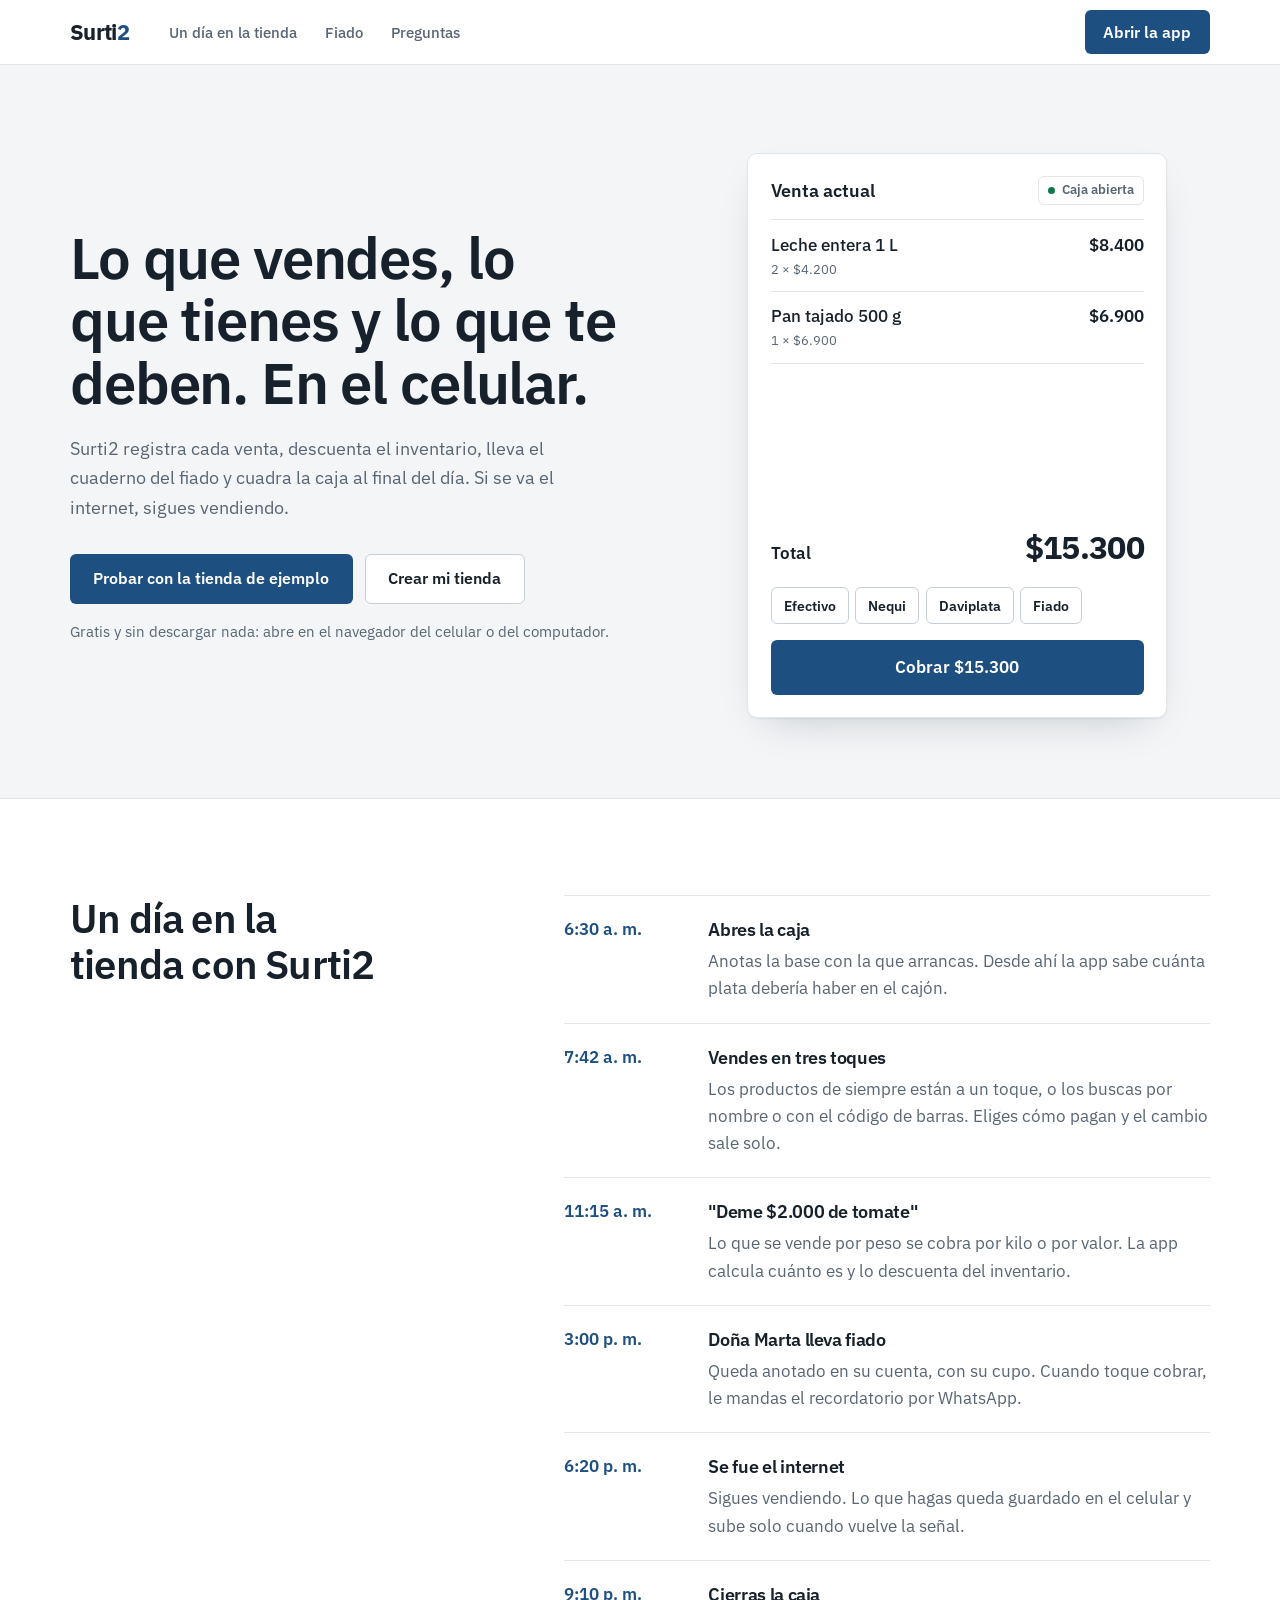
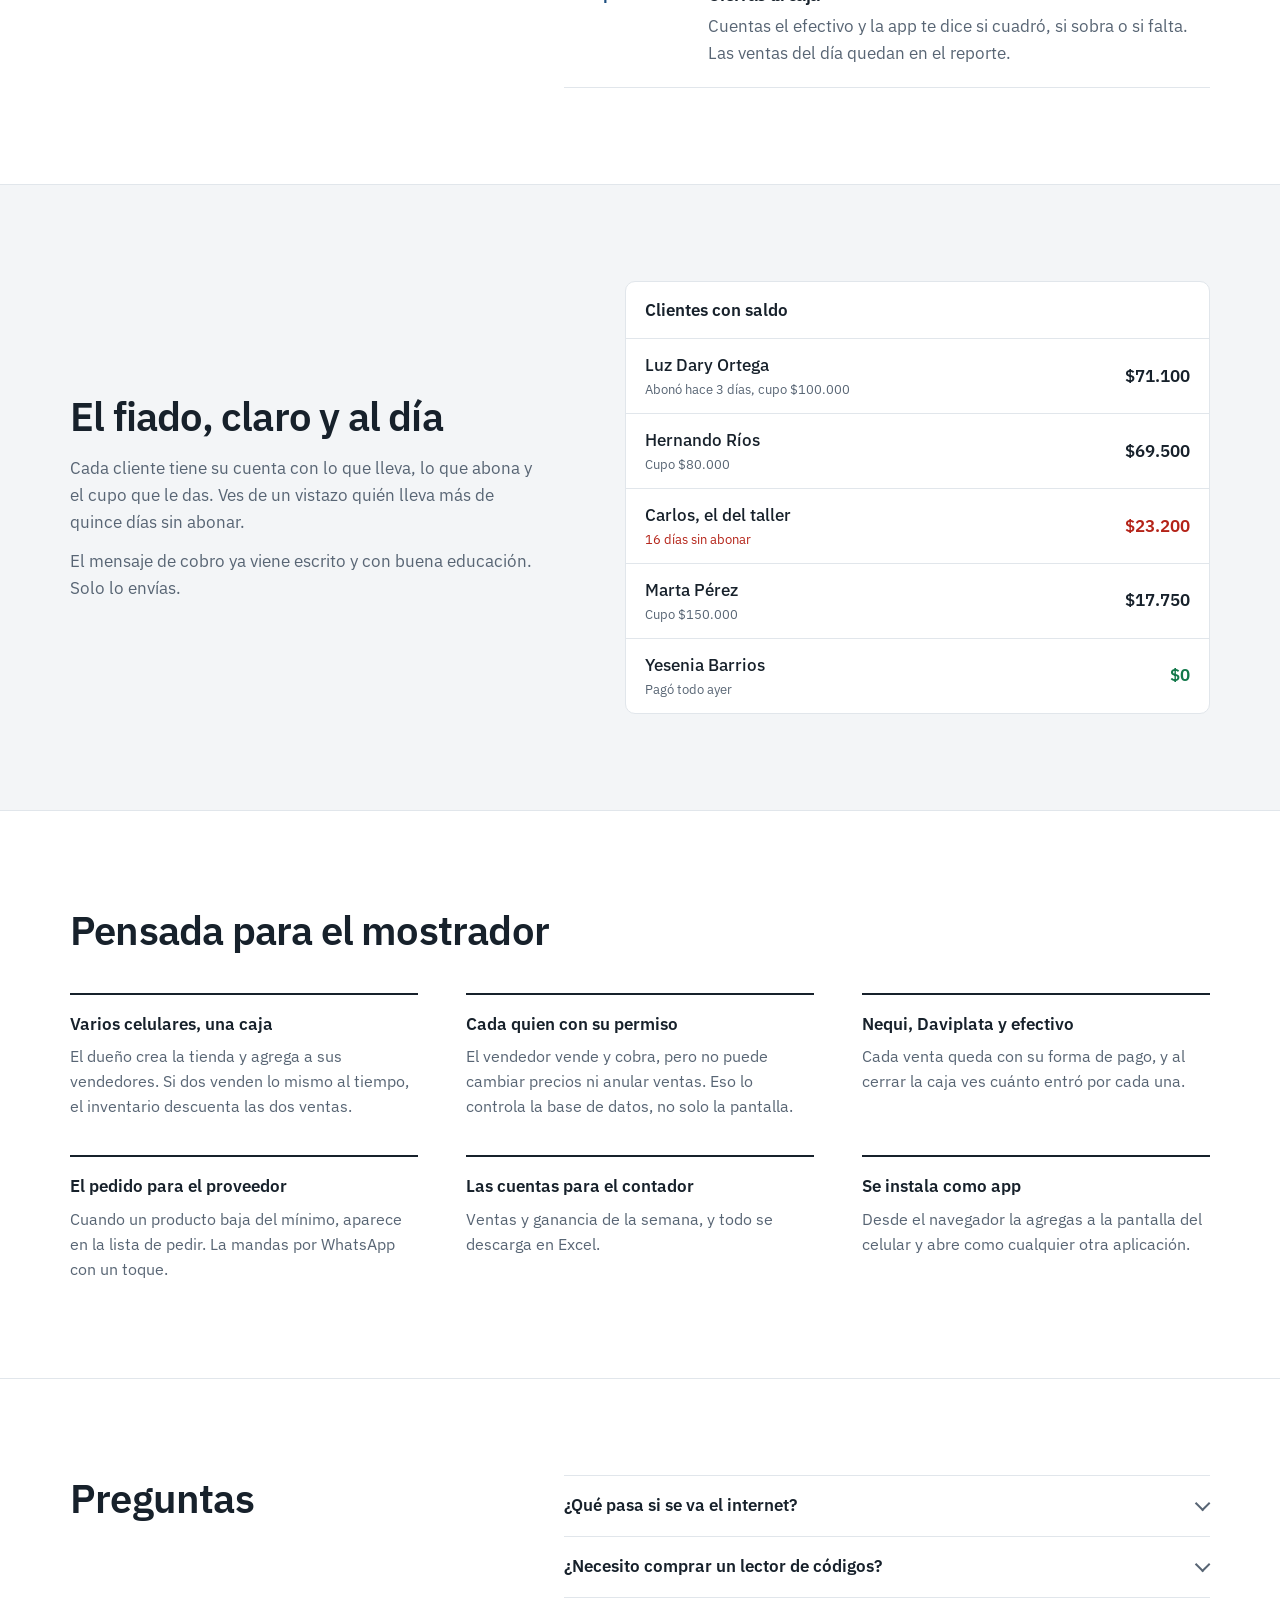
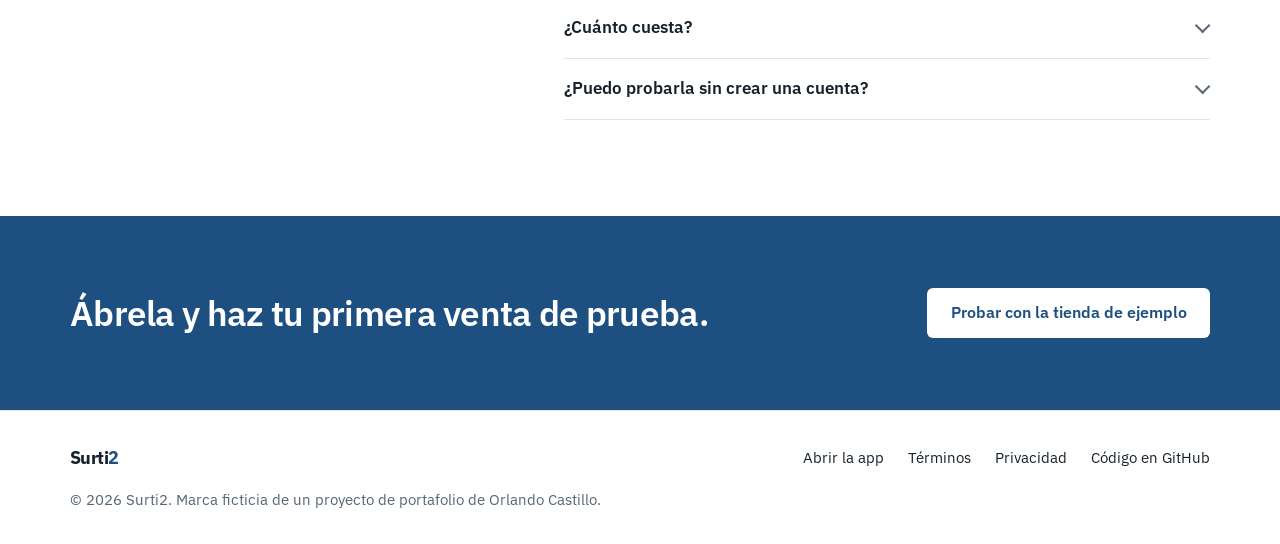
==== commit 3e4f5b2e: "Animación de venta en la portada" ====
--- a/index.html
+++ b/index.html
@@ -58,24 +58,32 @@
             <p class="hero__note">Gratis y sin descargar nada: abre en el navegador del celular o del computador.</p>
           </div>
 
-          <!-- Una venta como se ve en la app; las líneas entran una por una al cargar -->
-          <figure class="venta" role="img" aria-label="Venta de leche, pan, huevos y café por $40.600, pagada con Nequi">
-            <div class="venta__head">
-              <p class="venta__titulo">Venta actual</p>
-              <p class="venta__caja">Caja abierta</p>
-            </div>
-            <ul class="venta__lineas">
-              <li style="--i: 0"><span>Leche entera 1 L<small>2 × $4.200</small></span><span>$8.400</span></li>
-              <li style="--i: 1"><span>Pan tajado 500 g<small>1 × $6.900</small></span><span>$6.900</span></li>
-              <li style="--i: 2"><span>Huevos AA × 12<small>1 × $13.500</small></span><span>$13.500</span></li>
-              <li style="--i: 3"><span>Café molido 250 g<small>1 × $11.800</small></span><span>$11.800</span></li>
-            </ul>
-            <p class="venta__total"><span>Total</span><strong>$40.600</strong></p>
-            <div class="venta__pagos" aria-hidden="true">
-              <span>Efectivo</span><span class="is-on">Nequi</span><span>Daviplata</span><span>Fiado</span>
-            </div>
-            <p class="venta__cobrar">Cobrar $40.600</p>
-          </figure>
+          <!-- Una venta completa como se hace en la app: se agregan los productos, se elige el pago y se cobra -->
+          <div class="hero__visual">
+            <figure class="venta" data-venta role="img" aria-label="Venta de leche, pan, huevos y café por $40.600, pagada con Nequi">
+              <div class="venta__head">
+                <p class="venta__titulo">Venta actual</p>
+                <p class="venta__caja">Caja abierta</p>
+              </div>
+              <ul class="venta__lineas">
+                <li data-valor="8400"><span>Leche entera 1 L<small>2 × $4.200</small></span><span>$8.400</span></li>
+                <li data-valor="6900"><span>Pan tajado 500 g<small>1 × $6.900</small></span><span>$6.900</span></li>
+                <li data-valor="13500"><span>Huevos AA × 12<small>1 × $13.500</small></span><span>$13.500</span></li>
+                <li data-valor="11800"><span>Café molido 250 g<small>1 × $11.800</small></span><span>$11.800</span></li>
+              </ul>
+              <p class="venta__total"><span>Total</span><strong data-total>$40.600</strong></p>
+              <div class="venta__pagos">
+                <span>Efectivo</span><span class="is-on" data-pago>Nequi</span><span>Daviplata</span><span>Fiado</span>
+              </div>
+              <p class="venta__cobrar">Cobrar <span data-total>$40.600</span></p>
+              <div class="venta__hecha">
+                <svg viewBox="0 0 24 24" aria-hidden="true"><path d="m5 12.5 4.5 4.5L19 7.5" /></svg>
+                <p class="venta__hecha-titulo">Venta 1284 guardada</p>
+                <p>Pagó $40.600 con Nequi. El inventario ya se descontó.</p>
+              </div>
+            </figure>
+            <button class="venta__repetir" type="button" data-repetir hidden>Ver la venta otra vez</button>
+          </div>
         </div>
       </section>
 
--- a/css/styles.css
+++ b/css/styles.css
@@ -333,16 +333,23 @@
   font-size: 0.925rem;
 }
 
-/* La venta de la portada, como se ve en la app */
+/* La venta de la portada: main.js la arma paso a paso y al final le pone .is-lista */
+
+.hero__visual {
+  display: grid;
+  justify-items: center;
+  gap: 0.75rem;
+}
 
 .venta {
+  position: relative;
   width: min(100%, 420px);
-  justify-self: center;
   padding: 1.35rem 1.4rem 1.4rem;
   border: 1px solid var(--line);
   border-radius: 10px;
   background: var(--surface);
   box-shadow: 0 1px 2px rgb(23 33 43 / 0.06), 0 16px 40px -20px rgb(23 33 43 / 0.25);
+  overflow: hidden;
 }
 
 .venta__head {
@@ -393,8 +400,10 @@
   padding: 0.7rem 0;
   border-bottom: 1px solid var(--line);
   font-weight: 500;
-  animation: linea 0.35s ease-out both;
-  animation-delay: calc(0.25s + var(--i) * 0.22s);
+  transition:
+    opacity 0.3s ease-out,
+    transform 0.3s ease-out,
+    background-color 0.6s;
 }
 
 .venta__lineas small {
@@ -408,11 +417,18 @@
   font-weight: 600;
 }
 
-@keyframes linea {
-  from {
-    opacity: 0;
-    transform: translateY(6px);
-  }
+/* Mientras se arma, las líneas que faltan esperan escondidas; la recién agregada se ilumina un momento */
+.js .venta:not(.is-lista) li:not(.is-dentro) {
+  opacity: 0;
+  transform: translateY(8px);
+}
+
+.venta li.is-nueva {
+  background: var(--azul-suave);
+  transition:
+    opacity 0.3s ease-out,
+    transform 0.3s ease-out,
+    background-color 0s;
 }
 
 .venta__total {
@@ -441,12 +457,22 @@
   border-radius: 6px;
   font-size: 0.875rem;
   font-weight: 600;
+  transition:
+    background-color 0.2s,
+    border-color 0.2s,
+    color 0.2s;
 }
 
 .venta__pagos .is-on {
   border-color: var(--azul);
   background: var(--azul-suave);
   color: var(--azul);
+}
+
+.js .venta:not(.is-lista):not(.is-pagando) .venta__pagos .is-on {
+  border-color: var(--line-strong);
+  background: none;
+  color: inherit;
 }
 
 .venta__cobrar {
@@ -457,12 +483,82 @@
   color: #fff;
   font-weight: 600;
   text-align: center;
-}
-
-@media (prefers-reduced-motion: reduce) {
-  .venta__lineas li {
-    animation: none;
-  }
+  transition:
+    transform 0.12s,
+    background-color 0.12s;
+}
+
+.venta.is-cobrando .venta__cobrar {
+  background: var(--azul-fuerte);
+  transform: scale(0.97);
+}
+
+/* Confirmación que tapa la venta al cobrar */
+.venta__hecha {
+  position: absolute;
+  inset: 0;
+  display: grid;
+  place-content: center;
+  justify-items: center;
+  gap: 0.35rem;
+  padding: 2rem;
+  background: rgb(255 255 255 / 0.97);
+  color: var(--muted);
+  text-align: center;
+  opacity: 0;
+  visibility: hidden;
+  transition:
+    opacity 0.3s,
+    visibility 0.3s;
+}
+
+.venta__hecha svg {
+  width: 56px;
+  height: 56px;
+  margin-bottom: 0.5rem;
+  padding: 12px;
+  border-radius: 50%;
+  background: var(--verde);
+  fill: none;
+  stroke: #fff;
+  stroke-width: 2.6;
+  stroke-linecap: round;
+  stroke-linejoin: round;
+}
+
+.venta__hecha svg path {
+  stroke-dasharray: 24;
+  stroke-dashoffset: 24;
+  transition: stroke-dashoffset 0.4s 0.15s ease-out;
+}
+
+.venta__hecha-titulo {
+  color: var(--ink);
+  font-size: 1.2rem;
+  font-weight: 600;
+}
+
+.venta.is-hecha .venta__hecha {
+  opacity: 1;
+  visibility: visible;
+}
+
+.venta.is-hecha .venta__hecha svg path {
+  stroke-dashoffset: 0;
+}
+
+.venta__repetir {
+  min-height: 44px;
+  padding: 0 0.75rem;
+  border: 0;
+  background: none;
+  color: var(--azul);
+  font: 600 0.95rem var(--font);
+  cursor: pointer;
+}
+
+.venta__repetir:hover {
+  text-decoration: underline;
 }
 
 /* Secciones */
